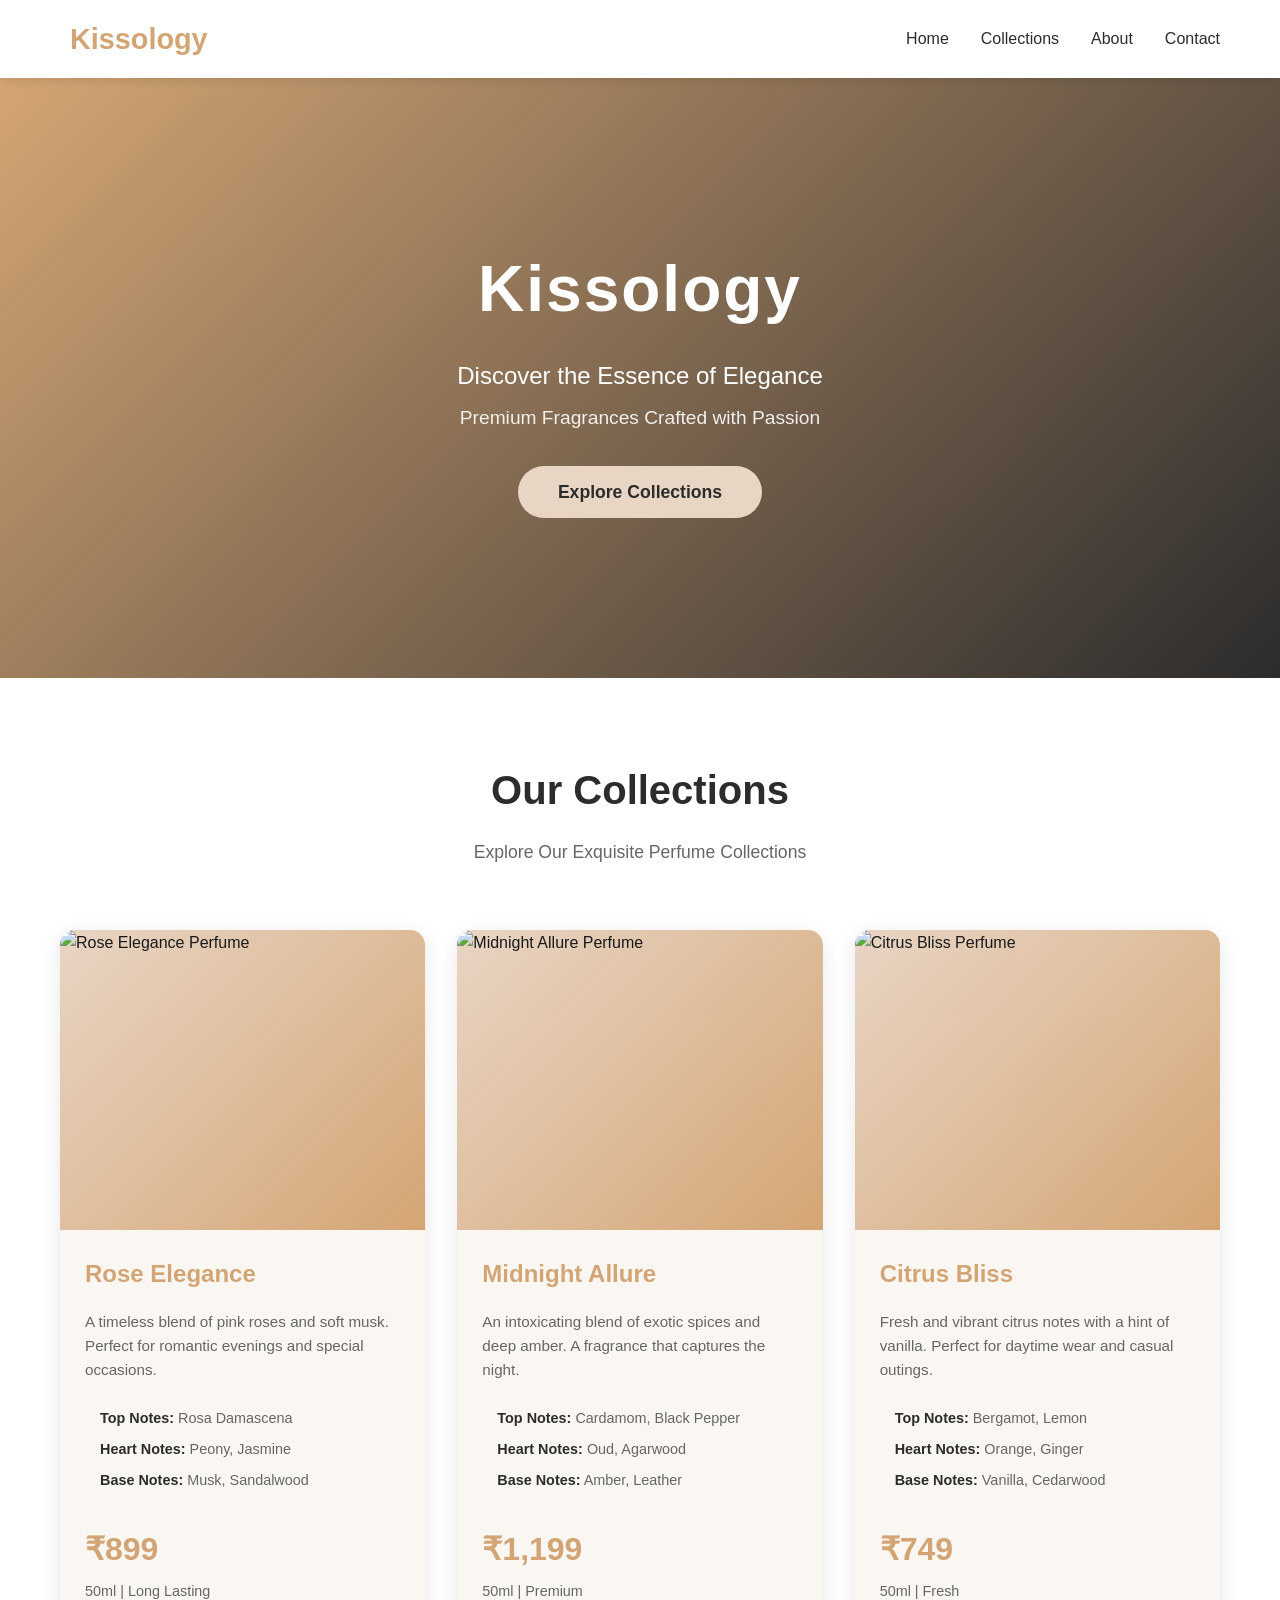
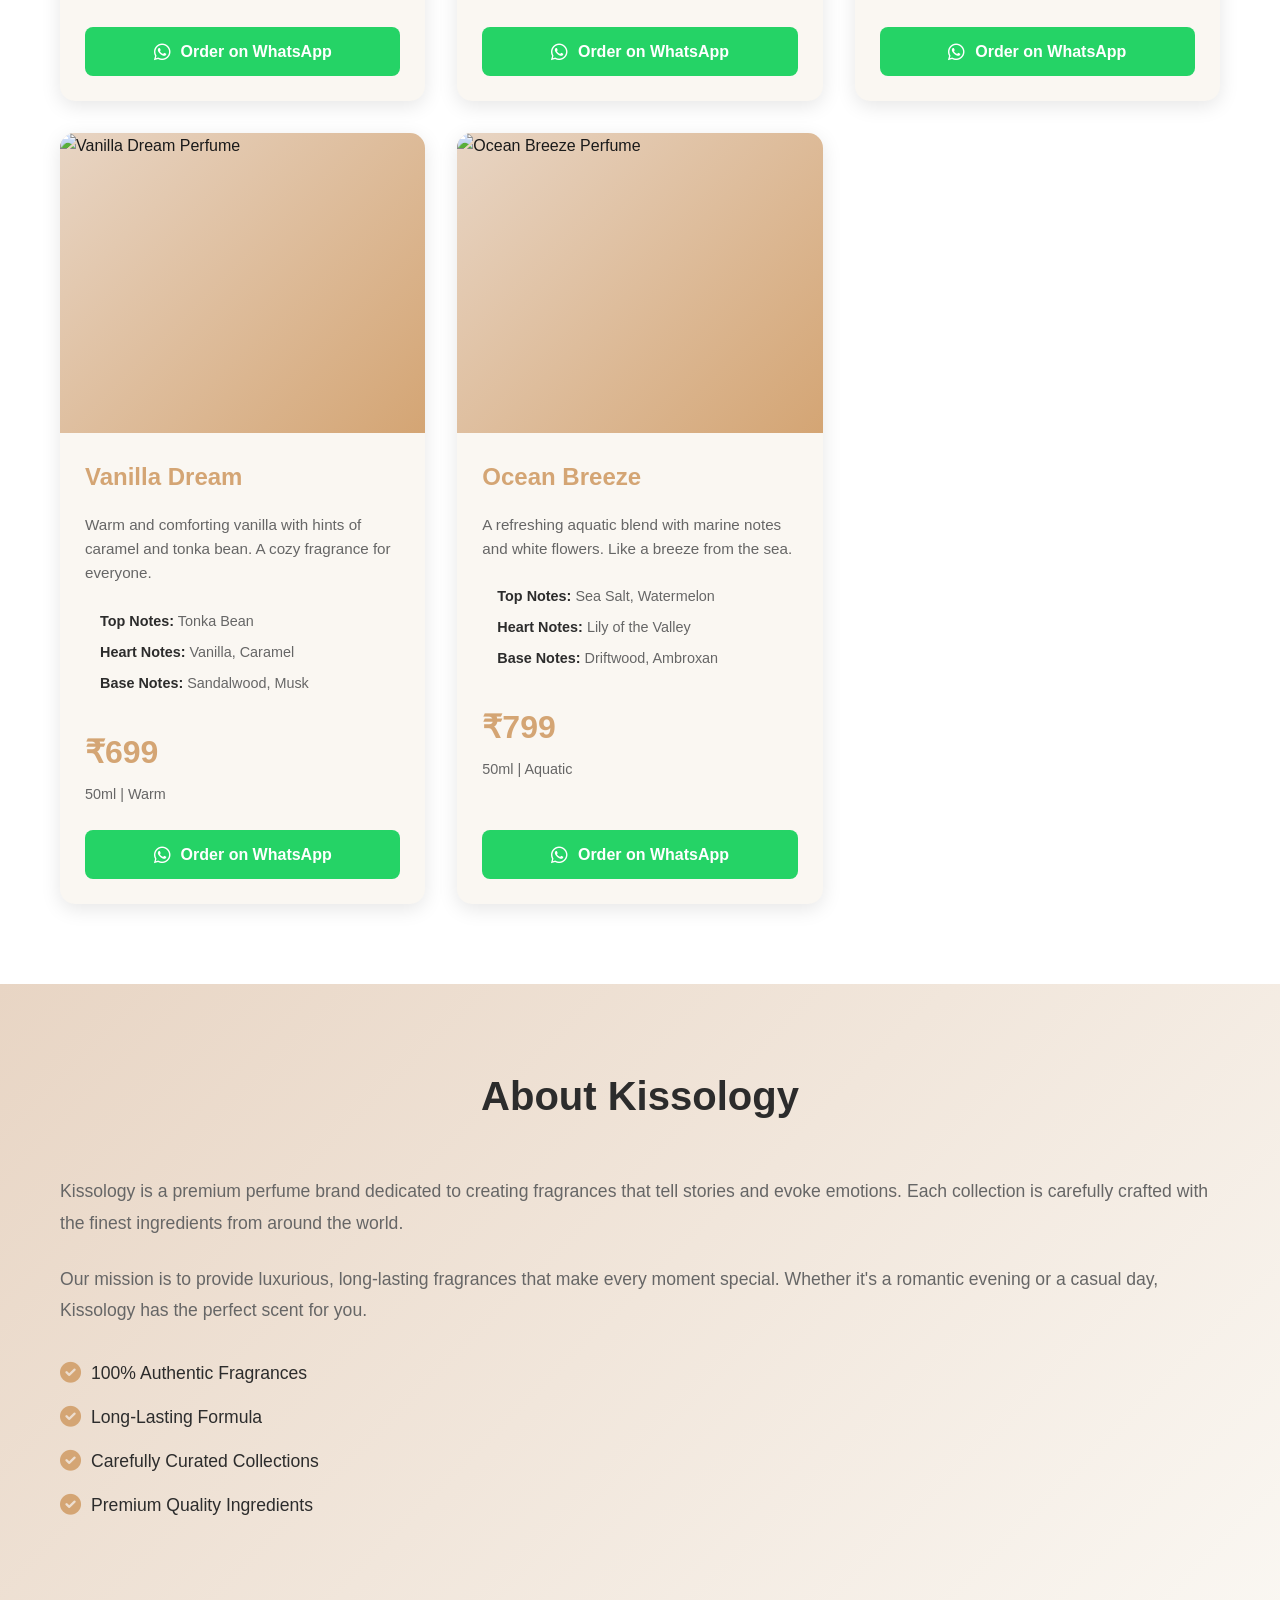
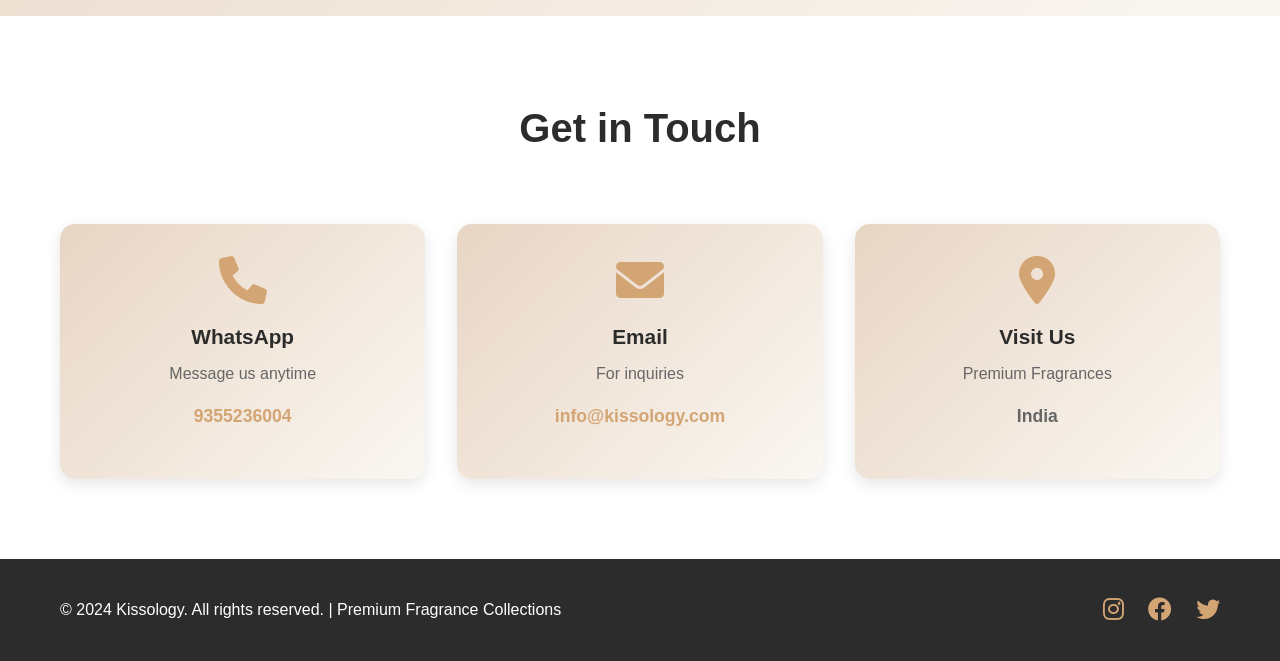
==== index.html @ 326eda12 "Add files via upload" ====
<!DOCTYPE html>
<html lang="en">
<head>
    <meta charset="UTF-8">
    <meta name="viewport" content="width=device-width, initial-scale=1.0">
    <title>Kissology - Premium Perfume Collections</title>
    <link rel="stylesheet" href="styles.css">
    <link rel="stylesheet" href="https://cdnjs.cloudflare.com/ajax/libs/font-awesome/6.0.0/css/all.min.css">
</head>
<body>
    <!-- Navigation Bar -->
    <nav class="navbar">
        <div class="container">
            <div class="logo">
                <i class="fas fa-bottle-droplet"></i>
                <span>Kissology</span>
            </div>
            <ul class="nav-links">
                <li><a href="#home">Home</a></li>
                <li><a href="#collections">Collections</a></li>
                <li><a href="#about">About</a></li>
                <li><a href="#contact">Contact</a></li>
            </ul>
            <div class="hamburger">
                <span></span>
                <span></span>
                <span></span>
            </div>
        </div>
    </nav>

    <!-- Hero Section -->
    <section id="home" class="hero">
        <div class="hero-content">
            <h1>Kissology</h1>
            <p>Discover the Essence of Elegance</p>
            <p class="tagline">Premium Fragrances Crafted with Passion</p>
            <a href="#collections" class="cta-button">Explore Collections</a>
        </div>
    </section>

    <!-- Collections Section -->
    <section id="collections" class="collections">
        <div class="container">
            <h2>Our Collections</h2>
            <p class="section-subtitle">Explore Our Exquisite Perfume Collections</p>

            <div class="collections-grid">
                <!-- Collection 1: Rose Elegance -->
                <div class="collection-card">
                    <div class="image-placeholder">
                        <img src="https://images.unsplash.com/photo-1541961017774-22f1b2169fbb?w=500&h=600&fit=crop" alt="Rose Elegance Perfume">
                    </div>
                    <div class="card-content">
                        <h3>Rose Elegance</h3>
                        <p class="description">A timeless blend of pink roses and soft musk. Perfect for romantic evenings and special occasions.</p>
                        <ul class="notes">
                            <li><strong>Top Notes:</strong> Rosa Damascena</li>
                            <li><strong>Heart Notes:</strong> Peony, Jasmine</li>
                            <li><strong>Base Notes:</strong> Musk, Sandalwood</li>
                        </ul>
                        <div class="price-section">
                            <p class="price">₹899</p>
                            <p class="volume">50ml | Long Lasting</p>
                        </div>
                        <a href="https://wa.me/919355236004?text=Hi%20Kissology,%20I'm%20interested%20in%20Rose%20Elegance%20-%20₹899" class="whatsapp-btn" target="_blank">
                            <i class="fab fa-whatsapp"></i> Order on WhatsApp
                        </a>
                    </div>
                </div>

                <!-- Collection 2: Midnight Allure -->
                <div class="collection-card">
                    <div class="image-placeholder">
                        <img src="https://images.unsplash.com/photo-1592078615290-033ee584e267?w=500&h=600&fit=crop" alt="Midnight Allure Perfume">
                    </div>
                    <div class="card-content">
                        <h3>Midnight Allure</h3>
                        <p class="description">An intoxicating blend of exotic spices and deep amber. A fragrance that captures the night.</p>
                        <ul class="notes">
                            <li><strong>Top Notes:</strong> Cardamom, Black Pepper</li>
                            <li><strong>Heart Notes:</strong> Oud, Agarwood</li>
                            <li><strong>Base Notes:</strong> Amber, Leather</li>
                        </ul>
                        <div class="price-section">
                            <p class="price">₹1,199</p>
                            <p class="volume">50ml | Premium</p>
                        </div>
                        <a href="https://wa.me/919355236004?text=Hi%20Kissology,%20I'm%20interested%20in%20Midnight%20Allure%20-%20₹1,199" class="whatsapp-btn" target="_blank">
                            <i class="fab fa-whatsapp"></i> Order on WhatsApp
                        </a>
                    </div>
                </div>

                <!-- Collection 3: Citrus Bliss -->
                <div class="collection-card">
                    <div class="image-placeholder">
                        <img src="https://images.unsplash.com/photo-1581087657382-8b92cbf81e55?w=500&h=600&fit=crop" alt="Citrus Bliss Perfume">
                    </div>
                    <div class="card-content">
                        <h3>Citrus Bliss</h3>
                        <p class="description">Fresh and vibrant citrus notes with a hint of vanilla. Perfect for daytime wear and casual outings.</p>
                        <ul class="notes">
                            <li><strong>Top Notes:</strong> Bergamot, Lemon</li>
                            <li><strong>Heart Notes:</strong> Orange, Ginger</li>
                            <li><strong>Base Notes:</strong> Vanilla, Cedarwood</li>
                        </ul>
                        <div class="price-section">
                            <p class="price">₹749</p>
                            <p class="volume">50ml | Fresh</p>
                        </div>
                        <a href="https://wa.me/919355236004?text=Hi%20Kissology,%20I'm%20interested%20in%20Citrus%20Bliss%20-%20₹749" class="whatsapp-btn" target="_blank">
                            <i class="fab fa-whatsapp"></i> Order on WhatsApp
                        </a>
                    </div>
                </div>

                <!-- Collection 4: Vanilla Dream -->
                <div class="collection-card">
                    <div class="image-placeholder">
                        <img src="https://images.unsplash.com/photo-1584622181404-fa4515edd474?w=500&h=600&fit=crop" alt="Vanilla Dream Perfume">
                    </div>
                    <div class="card-content">
                        <h3>Vanilla Dream</h3>
                        <p class="description">Warm and comforting vanilla with hints of caramel and tonka bean. A cozy fragrance for everyone.</p>
                        <ul class="notes">
                            <li><strong>Top Notes:</strong> Tonka Bean</li>
                            <li><strong>Heart Notes:</strong> Vanilla, Caramel</li>
                            <li><strong>Base Notes:</strong> Sandalwood, Musk</li>
                        </ul>
                        <div class="price-section">
                            <p class="price">₹699</p>
                            <p class="volume">50ml | Warm</p>
                        </div>
                        <a href="https://wa.me/919355236004?text=Hi%20Kissology,%20I'm%20interested%20in%20Vanilla%20Dream%20-%20₹699" class="whatsapp-btn" target="_blank">
                            <i class="fab fa-whatsapp"></i> Order on WhatsApp
                        </a>
                    </div>
                </div>

                <!-- Collection 5: Ocean Breeze -->
                <div class="collection-card">
                    <div class="image-placeholder">
                        <img src="https://images.unsplash.com/photo-1596736797933-d0501ba2fe65?w=500&h=600&fit=crop" alt="Ocean Breeze Perfume">
                    </div>
                    <div class="card-content">
                        <h3>Ocean Breeze</h3>
                        <p class="description">A refreshing aquatic blend with marine notes and white flowers. Like a breeze from the sea.</p>
                        <ul class="notes">
                            <li><strong>Top Notes:</strong> Sea Salt, Watermelon</li>
                            <li><strong>Heart Notes:</strong> Lily of the Valley</li>
                            <li><strong>Base Notes:</strong> Driftwood, Ambroxan</li>
                        </ul>
                        <div class="price-section">
                            <p class="price">₹799</p>
                            <p class="volume">50ml | Aquatic</p>
                        </div>
                        <a href="https://wa.me/919355236004?text=Hi%20Kissology,%20I'm%20interested%20in%20Ocean%20Breeze%20-%20₹799" class="whatsapp-btn" target="_blank">
                            <i class="fab fa-whatsapp"></i> Order on WhatsApp
                        </a>
                    </div>
                </div>
            </div>
        </div>
    </section>

    <!-- About Section -->
    <section id="about" class="about">
        <div class="container">
            <h2>About Kissology</h2>
            <div class="about-content">
                <div class="about-text">
                    <p>Kissology is a premium perfume brand dedicated to creating fragrances that tell stories and evoke emotions. Each collection is carefully crafted with the finest ingredients from around the world.</p>
                    <p>Our mission is to provide luxurious, long-lasting fragrances that make every moment special. Whether it's a romantic evening or a casual day, Kissology has the perfect scent for you.</p>
                    <ul class="features">
                        <li><i class="fas fa-check-circle"></i> 100% Authentic Fragrances</li>
                        <li><i class="fas fa-check-circle"></i> Long-Lasting Formula</li>
                        <li><i class="fas fa-check-circle"></i> Carefully Curated Collections</li>
                        <li><i class="fas fa-check-circle"></i> Premium Quality Ingredients</li>
                    </ul>
                </div>
            </div>
        </div>
    </section>

    <!-- Contact Section -->
    <section id="contact" class="contact">
        <div class="container">
            <h2>Get in Touch</h2>
            <div class="contact-content">
                <div class="contact-card">
                    <i class="fas fa-phone"></i>
                    <h3>WhatsApp</h3>
                    <p>Message us anytime</p>
                    <a href="https://wa.me/919355236004" target="_blank" class="contact-link">9355236004</a>
                </div>
                <div class="contact-card">
                    <i class="fas fa-envelope"></i>
                    <h3>Email</h3>
                    <p>For inquiries</p>
                    <a href="mailto:info@kissology.com" class="contact-link">info@kissology.com</a>
                </div>
                <div class="contact-card">
                    <i class="fas fa-map-marker-alt"></i>
                    <h3>Visit Us</h3>
                    <p>Premium Fragrances</p>
                    <p class="contact-link">India</p>
                </div>
            </div>
        </div>
    </section>

    <!-- Footer -->
    <footer class="footer">
        <div class="container">
            <p>&copy; 2024 Kissology. All rights reserved. | Premium Fragrance Collections</p>
            <div class="social-links">
                <a href="#" target="_blank"><i class="fab fa-instagram"></i></a>
                <a href="#" target="_blank"><i class="fab fa-facebook"></i></a>
                <a href="#" target="_blank"><i class="fab fa-twitter"></i></a>
            </div>
        </div>
    </footer>

    <script src="script.js"></script>
</body>
</html>
---- styles.css ----
* {
    margin: 0;
    padding: 0;
    box-sizing: border-box;
}

:root {
    --primary-color: #D4A574;
    --secondary-color: #2C2C2C;
    --accent-color: #E8D5C4;
    --light-bg: #FAF7F2;
    --text-dark: #1a1a1a;
    --text-light: #666;
    --white: #FFFFFF;
}

body {
    font-family: 'Segoe UI', Tahoma, Geneva, Verdana, sans-serif;
    line-height: 1.6;
    color: var(--text-dark);
    background-color: var(--light-bg);
}

.container {
    max-width: 1200px;
    margin: 0 auto;
    padding: 0 20px;
}

/* Navigation Bar */
.navbar {
    background-color: var(--white);
    box-shadow: 0 2px 10px rgba(0, 0, 0, 0.1);
    position: sticky;
    top: 0;
    z-index: 100;
}

.navbar .container {
    display: flex;
    justify-content: space-between;
    align-items: center;
    padding: 1rem 20px;
}

.logo {
    display: flex;
    align-items: center;
    gap: 10px;
    font-size: 1.8rem;
    font-weight: bold;
    color: var(--primary-color);
}

.logo i {
    font-size: 2rem;
}

.nav-links {
    display: flex;
    list-style: none;
    gap: 2rem;
}

.nav-links a {
    text-decoration: none;
    color: var(--secondary-color);
    font-weight: 500;
    transition: color 0.3s ease;
}

.nav-links a:hover {
    color: var(--primary-color);
}

.hamburger {
    display: none;
    flex-direction: column;
    cursor: pointer;
}

.hamburger span {
    width: 25px;
    height: 3px;
    background-color: var(--secondary-color);
    margin: 5px 0;
    transition: all 0.3s ease;
}

/* Hero Section */
.hero {
    background: linear-gradient(135deg, var(--primary-color) 0%, var(--secondary-color) 100%);
    color: var(--white);
    padding: 120px 20px;
    text-align: center;
    min-height: 600px;
    display: flex;
    align-items: center;
    justify-content: center;
}

.hero-content h1 {
    font-size: 4rem;
    margin-bottom: 1rem;
    font-weight: 700;
    letter-spacing: 2px;
}

.hero-content p {
    font-size: 1.5rem;
    margin-bottom: 0.5rem;
    font-weight: 300;
}

.hero-content .tagline {
    font-size: 1.2rem;
    margin-bottom: 2rem;
    opacity: 0.9;
}

.cta-button {
    display: inline-block;
    padding: 12px 40px;
    background-color: var(--accent-color);
    color: var(--secondary-color);
    text-decoration: none;
    border-radius: 50px;
    font-weight: 600;
    transition: all 0.3s ease;
    font-size: 1.1rem;
}

.cta-button:hover {
    background-color: var(--white);
    transform: translateY(-3px);
    box-shadow: 0 10px 30px rgba(0, 0, 0, 0.2);
}

/* Collections Section */
.collections {
    padding: 80px 20px;
    background-color: var(--white);
}

.collections h2 {
    text-align: center;
    font-size: 2.5rem;
    margin-bottom: 1rem;
    color: var(--secondary-color);
}

.section-subtitle {
    text-align: center;
    color: var(--text-light);
    margin-bottom: 4rem;
    font-size: 1.1rem;
}

.collections-grid {
    display: grid;
    grid-template-columns: repeat(auto-fit, minmax(300px, 1fr));
    gap: 2rem;
    margin-top: 3rem;
}

.collection-card {
    background: var(--light-bg);
    border-radius: 15px;
    overflow: hidden;
    box-shadow: 0 5px 20px rgba(0, 0, 0, 0.1);
    transition: all 0.3s ease;
    display: flex;
    flex-direction: column;
}

.collection-card:hover {
    transform: translateY(-10px);
    box-shadow: 0 15px 40px rgba(0, 0, 0, 0.15);
}

.image-placeholder {
    width: 100%;
    height: 300px;
    overflow: hidden;
    background: linear-gradient(135deg, var(--accent-color), var(--primary-color));
}

.image-placeholder img {
    width: 100%;
    height: 100%;
    object-fit: cover;
    transition: transform 0.3s ease;
}

.collection-card:hover .image-placeholder img {
    transform: scale(1.05);
}

.card-content {
    padding: 25px;
    flex-grow: 1;
    display: flex;
    flex-direction: column;
}

.card-content h3 {
    color: var(--primary-color);
    font-size: 1.5rem;
    margin-bottom: 1rem;
}

.description {
    color: var(--text-light);
    margin-bottom: 1.5rem;
    font-size: 0.95rem;
    line-height: 1.6;
}

.notes {
    list-style: none;
    margin-bottom: 1.5rem;
    font-size: 0.9rem;
}

.notes li {
    color: var(--text-light);
    margin-bottom: 0.5rem;
    padding-left: 15px;
}

.notes li strong {
    color: var(--secondary-color);
}

.price-section {
    margin-bottom: 1.5rem;
}

.price {
    font-size: 2rem;
    color: var(--primary-color);
    font-weight: 700;
    margin-bottom: 0.3rem;
}

.volume {
    color: var(--text-light);
    font-size: 0.9rem;
}

.whatsapp-btn {
    display: flex;
    align-items: center;
    justify-content: center;
    gap: 10px;
    padding: 12px 20px;
    background-color: #25D366;
    color: var(--white);
    text-decoration: none;
    border-radius: 8px;
    font-weight: 600;
    transition: all 0.3s ease;
    border: none;
    cursor: pointer;
    font-size: 1rem;
    margin-top: auto;
}

.whatsapp-btn:hover {
    background-color: #1FAF55;
    transform: translateY(-2px);
    box-shadow: 0 5px 15px rgba(37, 211, 102, 0.3);
}

.whatsapp-btn i {
    font-size: 1.2rem;
}

/* About Section */
.about {
    padding: 80px 20px;
    background: linear-gradient(135deg, var(--accent-color) 0%, var(--light-bg) 100%);
}

.about h2 {
    text-align: center;
    font-size: 2.5rem;
    margin-bottom: 3rem;
    color: var(--secondary-color);
}

.about-content {
    display: grid;
    grid-template-columns: 1fr;
    gap: 3rem;
    align-items: center;
}

.about-text p {
    color: var(--text-light);
    margin-bottom: 1.5rem;
    font-size: 1.1rem;
    line-height: 1.8;
}

.features {
    list-style: none;
    margin-top: 2rem;
}

.features li {
    color: var(--secondary-color);
    margin-bottom: 1rem;
    font-size: 1.1rem;
    display: flex;
    align-items: center;
    gap: 10px;
}

.features i {
    color: var(--primary-color);
    font-size: 1.3rem;
}

/* Contact Section */
.contact {
    padding: 80px 20px;
    background-color: var(--white);
}

.contact h2 {
    text-align: center;
    font-size: 2.5rem;
    margin-bottom: 4rem;
    color: var(--secondary-color);
}

.contact-content {
    display: grid;
    grid-template-columns: repeat(auto-fit, minmax(250px, 1fr));
    gap: 2rem;
}

.contact-card {
    background: linear-gradient(135deg, var(--accent-color) 0%, var(--light-bg) 100%);
    padding: 2rem;
    border-radius: 15px;
    text-align: center;
    box-shadow: 0 5px 15px rgba(0, 0, 0, 0.1);
    transition: all 0.3s ease;
}

.contact-card:hover {
    transform: translateY(-5px);
    box-shadow: 0 10px 30px rgba(0, 0, 0, 0.15);
}

.contact-card i {
    font-size: 3rem;
    color: var(--primary-color);
    margin-bottom: 1rem;
}

.contact-card h3 {
    color: var(--secondary-color);
    margin-bottom: 0.5rem;
    font-size: 1.3rem;
}

.contact-card p {
    color: var(--text-light);
    margin-bottom: 1rem;
}

.contact-link {
    color: var(--primary-color);
    text-decoration: none;
    font-weight: 600;
    font-size: 1.1rem;
    transition: color 0.3s ease;
}

.contact-link:hover {
    color: var(--secondary-color);
    text-decoration: underline;
}

/* Footer */
.footer {
    background-color: var(--secondary-color);
    color: var(--white);
    text-align: center;
    padding: 2rem 20px;
}

.footer .container {
    display: flex;
    justify-content: space-between;
    align-items: center;
    flex-wrap: wrap;
    gap: 1rem;
}

.social-links {
    display: flex;
    gap: 1.5rem;
    justify-content: center;
}

.social-links a {
    color: var(--primary-color);
    font-size: 1.5rem;
    transition: all 0.3s ease;
}

.social-links a:hover {
    color: var(--white);
    transform: scale(1.2);
}

/* Responsive Design */
@media (max-width: 768px) {
    .hamburger {
        display: flex;
    }

    .nav-links {
        display: none;
    }

    .hero-content h1 {
        font-size: 2.5rem;
    }

    .hero-content p {
        font-size: 1.2rem;
    }

    .collections-grid {
        grid-template-columns: 1fr;
    }

    .collections h2,
    .about h2,
    .contact h2 {
        font-size: 1.8rem;
    }

    .footer .container {
        flex-direction: column;
    }
}

@media (max-width: 480px) {
    .hero-content h1 {
        font-size: 1.8rem;
    }

    .hero-content p {
        font-size: 1rem;
    }

    .card-content h3 {
        font-size: 1.2rem;
    }

    .price {
        font-size: 1.5rem;
    }
}
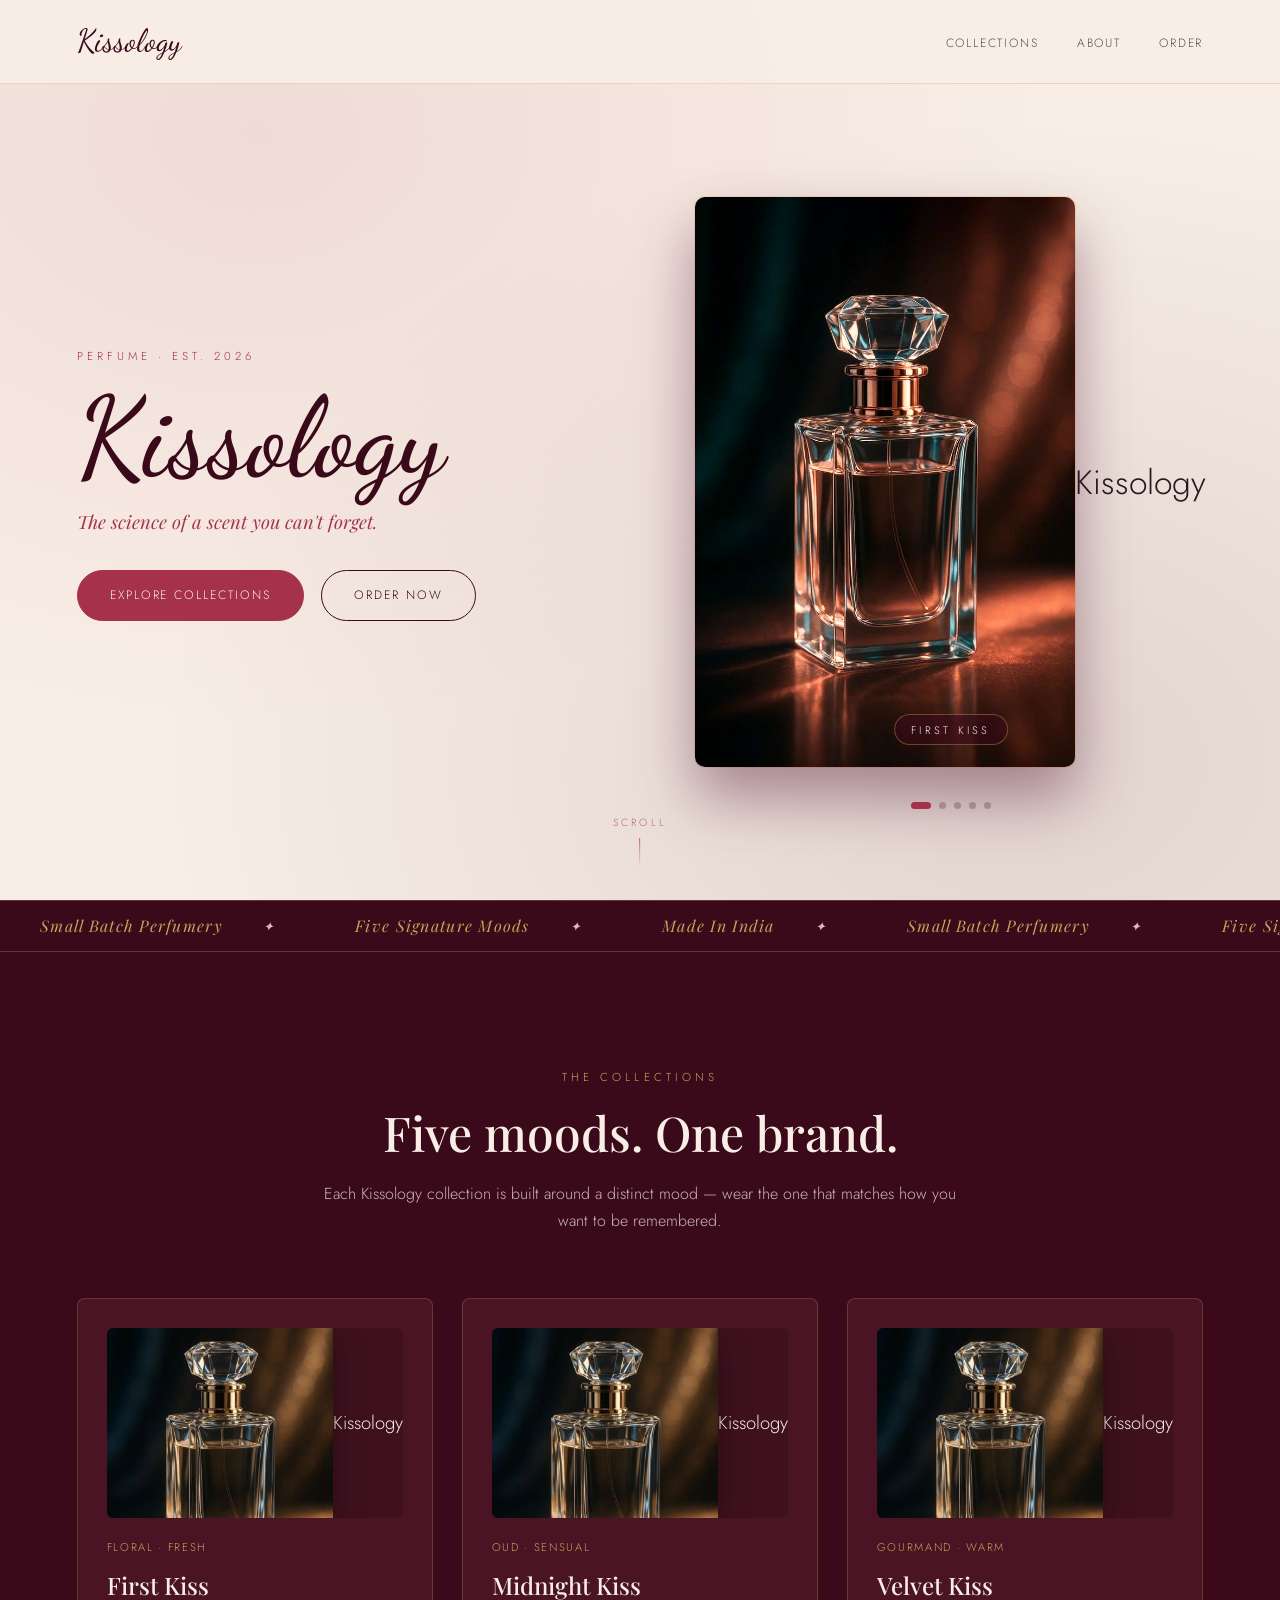
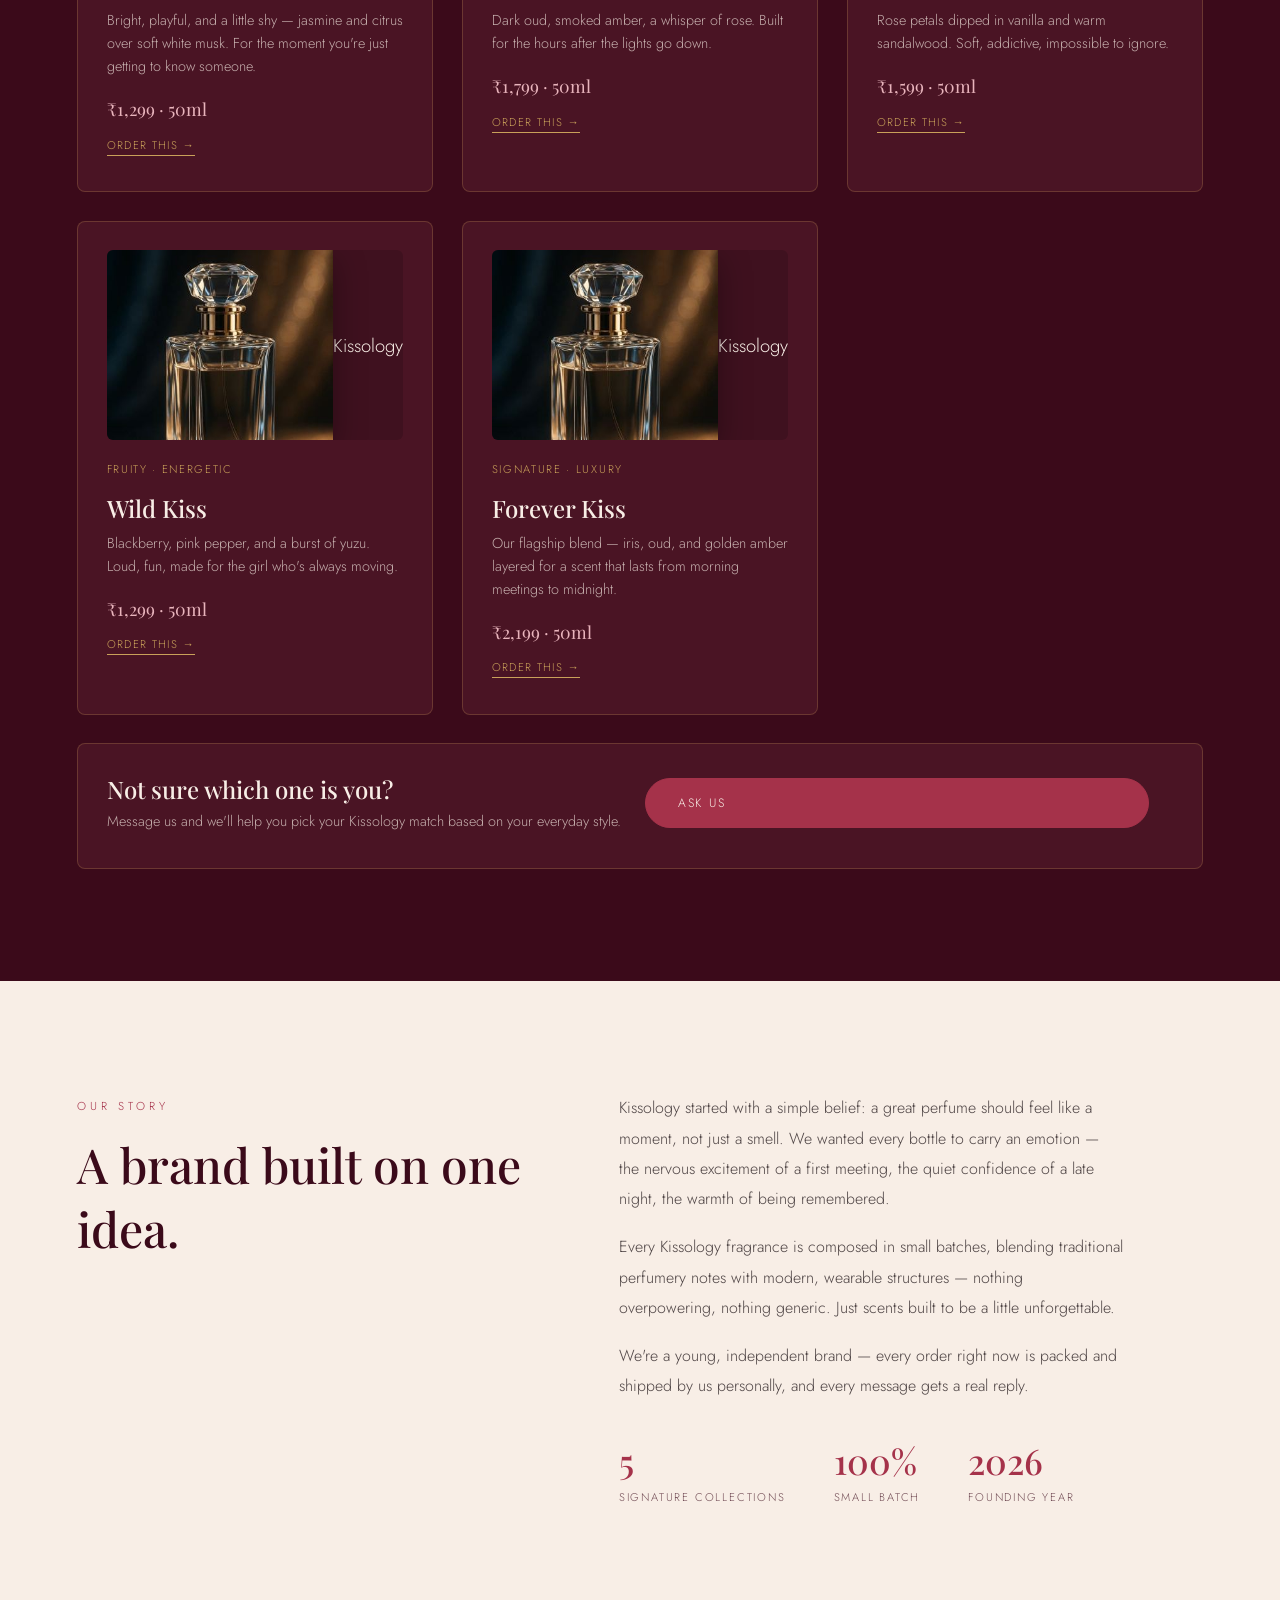
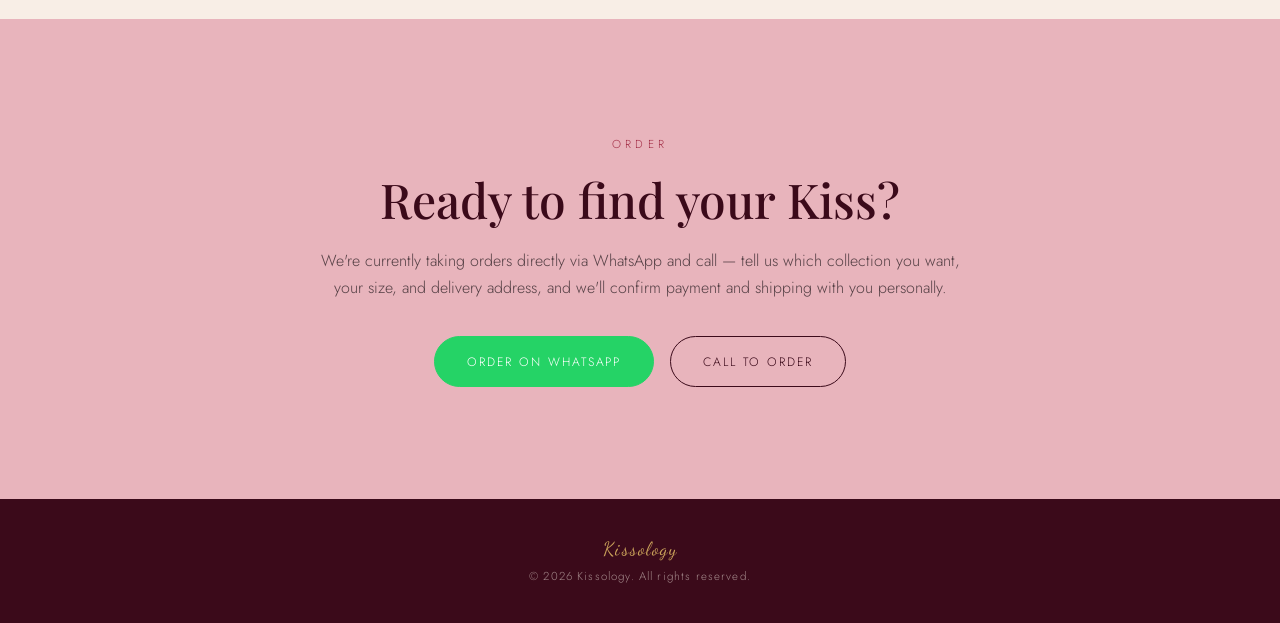
==== commit 4629cb8a: "Add files via upload" ====
--- a/index.html
+++ b/index.html
@@ -1,227 +1,378 @@
 <!DOCTYPE html>
 <html lang="en">
 <head>
-    <meta charset="UTF-8">
-    <meta name="viewport" content="width=device-width, initial-scale=1.0">
-    <title>Kissology - Premium Perfume Collections</title>
-    <link rel="stylesheet" href="styles.css">
-    <link rel="stylesheet" href="https://cdnjs.cloudflare.com/ajax/libs/font-awesome/6.0.0/css/all.min.css">
+<meta charset="UTF-8">
+<meta name="viewport" content="width=device-width, initial-scale=1.0">
+<title>Kissology — Perfume by Kissology</title>
+<link rel="preconnect" href="https://fonts.googleapis.com">
+<link rel="preconnect" href="https://fonts.gstatic.com" crossorigin>
+<link href="https://fonts.googleapis.com/css2?family=Playfair+Display:ital,wght@0,400;0,500;0,600;1,500&family=Dancing+Script:wght@600;700&family=Jost:wght@300;400;500&display=swap" rel="stylesheet">
+<style>
+  :root{
+    --wine: #3B0A1A;
+    --wine-soft: #4A1424;
+    --crimson: #A5324A;
+    --blush: #E8B4BC;
+    --cream: #F8EEE6;
+    --charcoal: #241A1D;
+    --gold: #C9A15A;
+    --line: rgba(201,161,90,0.3);
+  }
+  *{margin:0;padding:0;box-sizing:border-box;}
+  html{scroll-behavior:smooth;}
+  body{background:var(--cream);color:var(--charcoal);font-family:'Jost',sans-serif;font-weight:300;overflow-x:hidden;}
+  h1,h2,h3,.serif{font-family:'Playfair Display',serif;font-weight:500;}
+  .script{font-family:'Dancing Script',cursive;}
+  a{color:inherit;text-decoration:none;}
+  .eyebrow{font-size:0.72rem;letter-spacing:0.35em;text-transform:uppercase;color:var(--crimson);display:inline-block;}
+
+  /* NAV */
+  nav{position:fixed;top:0;left:0;right:0;z-index:100;display:flex;justify-content:space-between;align-items:center;
+      padding:1.4rem 6vw;background:rgba(248,238,230,0.92);backdrop-filter:blur(6px);border-bottom:1px solid var(--line);}
+  nav .brand{font-family:'Dancing Script',cursive;font-size:2rem;color:var(--wine);}
+  nav ul{display:flex;gap:2.4rem;list-style:none;}
+  nav ul li a{font-size:0.75rem;letter-spacing:0.15em;text-transform:uppercase;color:var(--charcoal);opacity:0.75;
+              padding-bottom:4px;border-bottom:1px solid transparent;transition:all 0.3s ease;}
+  nav ul li a:hover{opacity:1;color:var(--crimson);border-color:var(--crimson);}
+  .nav-toggle{display:none;background:none;border:none;color:var(--wine);font-size:1.4rem;cursor:pointer;}
+  @media (max-width:780px){
+    nav ul{position:fixed;top:0;right:-100%;height:100vh;width:70%;background:var(--cream);flex-direction:column;
+           justify-content:center;align-items:flex-start;padding:2rem 2.5rem;gap:2rem;transition:right 0.4s ease;
+           box-shadow:-10px 0 30px rgba(0,0,0,0.15);}
+    nav ul.open{right:0;}
+    .nav-toggle{display:block;}
+  }
+
+  /* HERO */
+  .hero{position:relative;min-height:100vh;display:flex;align-items:center;justify-content:center;padding:8rem 6vw 4rem;
+        background:radial-gradient(ellipse at 20% 15%, rgba(165,50,74,0.10), transparent 55%),
+                   radial-gradient(ellipse at 80% 85%, rgba(59,10,26,0.12), transparent 60%), var(--cream);}
+  .hero-inner{display:grid;grid-template-columns:1.05fr 0.95fr;gap:4rem;align-items:center;max-width:1180px;width:100%;}
+  .hero-text .eyebrow{margin-bottom:1.3rem;}
+  .hero-text h1{font-family:'Dancing Script',cursive;font-size:clamp(3.6rem,9vw,7rem);line-height:0.95;color:var(--wine);margin-bottom:1rem;}
+  .hero-text p.tagline{font-size:1.15rem;font-style:italic;font-family:'Playfair Display',serif;color:var(--crimson);
+                        max-width:32ch;margin-bottom:2.2rem;line-height:1.5;}
+  .cta-row{display:flex;gap:1.1rem;flex-wrap:wrap;}
+  .btn{padding:0.95rem 2rem;font-size:0.76rem;letter-spacing:0.16em;text-transform:uppercase;border-radius:30px;
+       cursor:pointer;transition:all 0.35s ease;display:inline-block;}
+  .btn-primary{background:var(--crimson);color:var(--cream);border:1px solid var(--crimson);}
+  .btn-primary:hover{background:var(--wine);border-color:var(--wine);transform:translateY(-2px);}
+  .btn-ghost{border:1px solid var(--wine);color:var(--wine);}
+  .btn-ghost:hover{background:var(--wine);color:var(--cream);}
+
+  .kiss-wrap{position:relative;width:100%;max-width:380px;aspect-ratio:2/3;margin:0 auto;}
+  .slide{position:absolute;inset:0;opacity:0;transition:opacity 1.4s ease;display:flex;align-items:center;justify-content:center;}
+  .slide.active{opacity:1;}
+  .slide img{width:100%;height:100%;object-fit:cover;border-radius:10px;
+             box-shadow:0 30px 60px rgba(59,10,26,0.4), 0 0 0 1px rgba(201,161,90,0.25);}
+  .slide-01 img{filter:hue-rotate(340deg) saturate(1.3) brightness(1.02) contrast(1.05);}
+  .slide-02 img{filter:hue-rotate(0deg) saturate(1.6) brightness(0.55) contrast(1.25);}
+  .slide-03 img{filter:hue-rotate(300deg) saturate(1.5) brightness(0.85) contrast(1.1);}
+  .slide-04 img{filter:hue-rotate(260deg) saturate(1.8) brightness(0.8) contrast(1.15);}
+  .slide-05 img{filter:hue-rotate(35deg) saturate(1.4) brightness(1.05) contrast(1.05);}
+  .slide .bottle-label{font-size:2.1rem;top:54%;}
+  .slide .coll-name{position:absolute;bottom:22px;left:50%;transform:translateX(-50%);
+             font-size:0.68rem;letter-spacing:0.3em;text-transform:uppercase;color:var(--cream);
+             background:rgba(59,10,26,0.55);padding:0.4rem 1rem;border-radius:20px;
+             border:1px solid rgba(201,161,90,0.4);white-space:nowrap;}
+  .slide-dots{position:absolute;bottom:-2.6rem;left:50%;transform:translateX(-50%);display:flex;gap:0.5rem;}
+  .slide-dots span{width:7px;height:7px;border-radius:50%;background:rgba(59,10,26,0.25);cursor:pointer;transition:all 0.3s ease;}
+  .slide-dots span.active{background:var(--crimson);width:20px;border-radius:4px;}
+  .sparkle{position:absolute;pointer-events:none;opacity:0.7;animation:twinkle 3s ease-in-out infinite;}
+  @keyframes twinkle{0%,100%{opacity:0.2;transform:scale(0.8);}50%{opacity:0.9;transform:scale(1.15);}}
+
+  /* MARQUEE */
+  .marquee-strip{background:var(--wine);border-top:1px solid var(--line);border-bottom:1px solid var(--line);
+                  overflow:hidden;padding:0.9rem 0;}
+  .marquee-track{display:flex;white-space:nowrap;animation:scrollMarquee 26s linear infinite;width:max-content;}
+  .marquee-track span{font-family:'Playfair Display',serif;font-style:italic;font-size:1rem;color:var(--gold);
+                       letter-spacing:0.08em;padding:0 2.5rem;display:inline-flex;align-items:center;gap:2.5rem;}
+  .marquee-track span::after{content:'✦';color:var(--blush);font-size:0.8rem;}
+  @keyframes scrollMarquee{from{transform:translateX(0);}to{transform:translateX(-50%);}}
+  .coll-card .product-shot{position:relative;}
+  .coll-card .bottle-label{font-size:1.15rem;top:56%;}
+  .float{animation:floaty 5s ease-in-out infinite;}
+  @keyframes floaty{0%,100%{transform:translateY(0);}50%{transform:translateY(-14px);}}
+
+  .scroll-cue{position:absolute;bottom:2rem;left:50%;transform:translateX(-50%);font-size:0.65rem;
+              letter-spacing:0.3em;text-transform:uppercase;color:var(--crimson);opacity:0.7;
+              display:flex;flex-direction:column;align-items:center;gap:0.5rem;}
+  .scroll-cue .line{width:1px;height:30px;background:linear-gradient(var(--crimson),transparent);animation:pulse 2s ease-in-out infinite;}
+  @keyframes pulse{0%,100%{opacity:0.3;}50%{opacity:1;}}
+
+  section{padding:7rem 6vw;position:relative;}
+  .section-inner{max-width:1180px;margin:0 auto;}
+  .reveal{opacity:0;transform:translateY(26px);transition:opacity 0.8s ease, transform 0.8s ease;}
+  .reveal.in{opacity:1;transform:translateY(0);}
+
+  /* COLLECTIONS */
+  #collections{background:var(--wine);color:var(--cream);}
+  #collections .section-head{text-align:center;max-width:640px;margin:0 auto 4rem;}
+  #collections .section-head .eyebrow{color:var(--gold);}
+  #collections .section-head h2{font-size:clamp(2.2rem,4vw,3rem);margin-top:0.8rem;margin-bottom:1rem;color:var(--cream);}
+  #collections .section-head p{color:rgba(248,238,230,0.75);line-height:1.7;}
+
+  .coll-grid{display:grid;grid-template-columns:repeat(3,1fr);gap:1.8rem;}
+  .coll-card{background:var(--wine-soft);border:1px solid rgba(201,161,90,0.25);border-radius:8px;
+             padding:1.8rem 1.8rem 2.2rem;transition:transform 0.4s ease, border-color 0.4s ease;}
+  .coll-card:hover{transform:translateY(-8px);border-color:var(--gold);}
+  .coll-card .product-shot{width:100%;height:190px;overflow:hidden;display:flex;align-items:center;justify-content:center;
+             margin-bottom:1.3rem;border-radius:6px;background:rgba(0,0,0,0.15);}
+  .coll-card .product-shot img{width:100%;height:100%;object-fit:cover;object-position:center 30%;
+             filter:drop-shadow(0 10px 16px rgba(0,0,0,0.35));}
+  .tint-01 img{filter:hue-rotate(340deg) saturate(1.3) brightness(1.02) contrast(1.05);}
+  .tint-02 img{filter:hue-rotate(0deg) saturate(1.6) brightness(0.55) contrast(1.25);}
+  .tint-03 img{filter:hue-rotate(300deg) saturate(1.5) brightness(0.85) contrast(1.1);}
+  .tint-04 img{filter:hue-rotate(260deg) saturate(1.8) brightness(0.8) contrast(1.15);}
+  .tint-05 img{filter:hue-rotate(35deg) saturate(1.4) brightness(1.05) contrast(1.05);}
+  .coll-card .mark{width:44px;height:44px;margin-bottom:1.2rem;display:none;}
+  .coll-card h3{font-size:1.5rem;color:var(--cream);margin-bottom:0.5rem;}
+  .coll-card .fam{font-size:0.7rem;letter-spacing:0.15em;text-transform:uppercase;color:var(--gold);margin-bottom:0.9rem;display:block;}
+  .coll-card p.desc{font-size:0.9rem;color:rgba(248,238,230,0.7);line-height:1.6;margin-bottom:1.2rem;}
+  .coll-card .price{font-family:'Playfair Display',serif;font-size:1.1rem;color:var(--blush);}
+  .coll-card .order-link{display:inline-block;margin-top:0.9rem;font-size:0.7rem;letter-spacing:0.12em;
+                          text-transform:uppercase;color:var(--gold);border-bottom:1px solid var(--gold);padding-bottom:2px;}
+  .coll-card .order-link:hover{color:var(--cream);border-color:var(--cream);}
+  .coll-card.full{grid-column:span 3;display:grid;grid-template-columns:auto 1fr auto;align-items:center;gap:1.5rem;}
+  @media (max-width:900px){
+    .coll-grid{grid-template-columns:1fr;}
+    .coll-card.full{grid-template-columns:1fr;text-align:center;}
+  }
+
+  /* ABOUT */
+  #about .about-grid{display:grid;grid-template-columns:0.9fr 1.1fr;gap:4rem;align-items:start;}
+  #about h2{font-size:clamp(2.2rem,4vw,3rem);color:var(--wine);margin-bottom:1.4rem;}
+  #about p{line-height:1.9;color:rgba(36,26,29,0.8);margin-bottom:1.1rem;max-width:56ch;}
+  .stat-row{display:flex;gap:3rem;margin-top:2.2rem;flex-wrap:wrap;}
+  .stat h3{font-family:'Playfair Display',serif;font-size:2.2rem;color:var(--crimson);}
+  .stat span{font-size:0.7rem;letter-spacing:0.16em;text-transform:uppercase;color:var(--wine);opacity:0.7;}
+
+  /* CONTACT */
+  #contact{background:var(--blush);}
+  #contact .contact-inner{text-align:center;max-width:640px;margin:0 auto;}
+  #contact h2{font-size:clamp(2.2rem,4vw,3rem);color:var(--wine);margin-bottom:1rem;}
+  #contact p{color:rgba(36,26,29,0.75);line-height:1.7;margin-bottom:2.2rem;}
+  .contact-buttons{display:flex;gap:1rem;justify-content:center;flex-wrap:wrap;}
+  .btn-wa{background:#25D366;color:#fff;border:1px solid #25D366;}
+  .btn-wa:hover{background:#1DA851;border-color:#1DA851;}
+
+  footer{padding:2.4rem 6vw;text-align:center;background:var(--wine);color:rgba(248,238,230,0.55);
+         font-size:0.72rem;letter-spacing:0.1em;}
+  footer .script{color:var(--gold);font-size:1.2rem;display:block;margin-bottom:0.5rem;}
+
+  @media (prefers-reduced-motion: reduce){*{animation:none !important;transition:none !important;}}
+</style>
 </head>
 <body>
-    <!-- Navigation Bar -->
-    <nav class="navbar">
-        <div class="container">
-            <div class="logo">
-                <i class="fas fa-bottle-droplet"></i>
-                <span>Kissology</span>
-            </div>
-            <ul class="nav-links">
-                <li><a href="#home">Home</a></li>
-                <li><a href="#collections">Collections</a></li>
-                <li><a href="#about">About</a></li>
-                <li><a href="#contact">Contact</a></li>
-            </ul>
-            <div class="hamburger">
-                <span></span>
-                <span></span>
-                <span></span>
-            </div>
-        </div>
-    </nav>
-
-    <!-- Hero Section -->
-    <section id="home" class="hero">
-        <div class="hero-content">
-            <h1>Kissology</h1>
-            <p>Discover the Essence of Elegance</p>
-            <p class="tagline">Premium Fragrances Crafted with Passion</p>
-            <a href="#collections" class="cta-button">Explore Collections</a>
-        </div>
-    </section>
-
-    <!-- Collections Section -->
-    <section id="collections" class="collections">
-        <div class="container">
-            <h2>Our Collections</h2>
-            <p class="section-subtitle">Explore Our Exquisite Perfume Collections</p>
-
-            <div class="collections-grid">
-                <!-- Collection 1: Rose Elegance -->
-                <div class="collection-card">
-                    <div class="image-placeholder">
-                        <img src="https://images.unsplash.com/photo-1541961017774-22f1b2169fbb?w=500&h=600&fit=crop" alt="Rose Elegance Perfume">
-                    </div>
-                    <div class="card-content">
-                        <h3>Rose Elegance</h3>
-                        <p class="description">A timeless blend of pink roses and soft musk. Perfect for romantic evenings and special occasions.</p>
-                        <ul class="notes">
-                            <li><strong>Top Notes:</strong> Rosa Damascena</li>
-                            <li><strong>Heart Notes:</strong> Peony, Jasmine</li>
-                            <li><strong>Base Notes:</strong> Musk, Sandalwood</li>
-                        </ul>
-                        <div class="price-section">
-                            <p class="price">₹899</p>
-                            <p class="volume">50ml | Long Lasting</p>
-                        </div>
-                        <a href="https://wa.me/919355236004?text=Hi%20Kissology,%20I'm%20interested%20in%20Rose%20Elegance%20-%20₹899" class="whatsapp-btn" target="_blank">
-                            <i class="fab fa-whatsapp"></i> Order on WhatsApp
-                        </a>
-                    </div>
-                </div>
-
-                <!-- Collection 2: Midnight Allure -->
-                <div class="collection-card">
-                    <div class="image-placeholder">
-                        <img src="https://images.unsplash.com/photo-1592078615290-033ee584e267?w=500&h=600&fit=crop" alt="Midnight Allure Perfume">
-                    </div>
-                    <div class="card-content">
-                        <h3>Midnight Allure</h3>
-                        <p class="description">An intoxicating blend of exotic spices and deep amber. A fragrance that captures the night.</p>
-                        <ul class="notes">
-                            <li><strong>Top Notes:</strong> Cardamom, Black Pepper</li>
-                            <li><strong>Heart Notes:</strong> Oud, Agarwood</li>
-                            <li><strong>Base Notes:</strong> Amber, Leather</li>
-                        </ul>
-                        <div class="price-section">
-                            <p class="price">₹1,199</p>
-                            <p class="volume">50ml | Premium</p>
-                        </div>
-                        <a href="https://wa.me/919355236004?text=Hi%20Kissology,%20I'm%20interested%20in%20Midnight%20Allure%20-%20₹1,199" class="whatsapp-btn" target="_blank">
-                            <i class="fab fa-whatsapp"></i> Order on WhatsApp
-                        </a>
-                    </div>
-                </div>
-
-                <!-- Collection 3: Citrus Bliss -->
-                <div class="collection-card">
-                    <div class="image-placeholder">
-                        <img src="https://images.unsplash.com/photo-1581087657382-8b92cbf81e55?w=500&h=600&fit=crop" alt="Citrus Bliss Perfume">
-                    </div>
-                    <div class="card-content">
-                        <h3>Citrus Bliss</h3>
-                        <p class="description">Fresh and vibrant citrus notes with a hint of vanilla. Perfect for daytime wear and casual outings.</p>
-                        <ul class="notes">
-                            <li><strong>Top Notes:</strong> Bergamot, Lemon</li>
-                            <li><strong>Heart Notes:</strong> Orange, Ginger</li>
-                            <li><strong>Base Notes:</strong> Vanilla, Cedarwood</li>
-                        </ul>
-                        <div class="price-section">
-                            <p class="price">₹749</p>
-                            <p class="volume">50ml | Fresh</p>
-                        </div>
-                        <a href="https://wa.me/919355236004?text=Hi%20Kissology,%20I'm%20interested%20in%20Citrus%20Bliss%20-%20₹749" class="whatsapp-btn" target="_blank">
-                            <i class="fab fa-whatsapp"></i> Order on WhatsApp
-                        </a>
-                    </div>
-                </div>
-
-                <!-- Collection 4: Vanilla Dream -->
-                <div class="collection-card">
-                    <div class="image-placeholder">
-                        <img src="https://images.unsplash.com/photo-1584622181404-fa4515edd474?w=500&h=600&fit=crop" alt="Vanilla Dream Perfume">
-                    </div>
-                    <div class="card-content">
-                        <h3>Vanilla Dream</h3>
-                        <p class="description">Warm and comforting vanilla with hints of caramel and tonka bean. A cozy fragrance for everyone.</p>
-                        <ul class="notes">
-                            <li><strong>Top Notes:</strong> Tonka Bean</li>
-                            <li><strong>Heart Notes:</strong> Vanilla, Caramel</li>
-                            <li><strong>Base Notes:</strong> Sandalwood, Musk</li>
-                        </ul>
-                        <div class="price-section">
-                            <p class="price">₹699</p>
-                            <p class="volume">50ml | Warm</p>
-                        </div>
-                        <a href="https://wa.me/919355236004?text=Hi%20Kissology,%20I'm%20interested%20in%20Vanilla%20Dream%20-%20₹699" class="whatsapp-btn" target="_blank">
-                            <i class="fab fa-whatsapp"></i> Order on WhatsApp
-                        </a>
-                    </div>
-                </div>
-
-                <!-- Collection 5: Ocean Breeze -->
-                <div class="collection-card">
-                    <div class="image-placeholder">
-                        <img src="https://images.unsplash.com/photo-1596736797933-d0501ba2fe65?w=500&h=600&fit=crop" alt="Ocean Breeze Perfume">
-                    </div>
-                    <div class="card-content">
-                        <h3>Ocean Breeze</h3>
-                        <p class="description">A refreshing aquatic blend with marine notes and white flowers. Like a breeze from the sea.</p>
-                        <ul class="notes">
-                            <li><strong>Top Notes:</strong> Sea Salt, Watermelon</li>
-                            <li><strong>Heart Notes:</strong> Lily of the Valley</li>
-                            <li><strong>Base Notes:</strong> Driftwood, Ambroxan</li>
-                        </ul>
-                        <div class="price-section">
-                            <p class="price">₹799</p>
-                            <p class="volume">50ml | Aquatic</p>
-                        </div>
-                        <a href="https://wa.me/919355236004?text=Hi%20Kissology,%20I'm%20interested%20in%20Ocean%20Breeze%20-%20₹799" class="whatsapp-btn" target="_blank">
-                            <i class="fab fa-whatsapp"></i> Order on WhatsApp
-                        </a>
-                    </div>
-                </div>
-            </div>
-        </div>
-    </section>
-
-    <!-- About Section -->
-    <section id="about" class="about">
-        <div class="container">
-            <h2>About Kissology</h2>
-            <div class="about-content">
-                <div class="about-text">
-                    <p>Kissology is a premium perfume brand dedicated to creating fragrances that tell stories and evoke emotions. Each collection is carefully crafted with the finest ingredients from around the world.</p>
-                    <p>Our mission is to provide luxurious, long-lasting fragrances that make every moment special. Whether it's a romantic evening or a casual day, Kissology has the perfect scent for you.</p>
-                    <ul class="features">
-                        <li><i class="fas fa-check-circle"></i> 100% Authentic Fragrances</li>
-                        <li><i class="fas fa-check-circle"></i> Long-Lasting Formula</li>
-                        <li><i class="fas fa-check-circle"></i> Carefully Curated Collections</li>
-                        <li><i class="fas fa-check-circle"></i> Premium Quality Ingredients</li>
-                    </ul>
-                </div>
-            </div>
-        </div>
-    </section>
-
-    <!-- Contact Section -->
-    <section id="contact" class="contact">
-        <div class="container">
-            <h2>Get in Touch</h2>
-            <div class="contact-content">
-                <div class="contact-card">
-                    <i class="fas fa-phone"></i>
-                    <h3>WhatsApp</h3>
-                    <p>Message us anytime</p>
-                    <a href="https://wa.me/919355236004" target="_blank" class="contact-link">9355236004</a>
-                </div>
-                <div class="contact-card">
-                    <i class="fas fa-envelope"></i>
-                    <h3>Email</h3>
-                    <p>For inquiries</p>
-                    <a href="mailto:info@kissology.com" class="contact-link">info@kissology.com</a>
-                </div>
-                <div class="contact-card">
-                    <i class="fas fa-map-marker-alt"></i>
-                    <h3>Visit Us</h3>
-                    <p>Premium Fragrances</p>
-                    <p class="contact-link">India</p>
-                </div>
-            </div>
-        </div>
-    </section>
-
-    <!-- Footer -->
-    <footer class="footer">
-        <div class="container">
-            <p>&copy; 2024 Kissology. All rights reserved. | Premium Fragrance Collections</p>
-            <div class="social-links">
-                <a href="#" target="_blank"><i class="fab fa-instagram"></i></a>
-                <a href="#" target="_blank"><i class="fab fa-facebook"></i></a>
-                <a href="#" target="_blank"><i class="fab fa-twitter"></i></a>
-            </div>
-        </div>
-    </footer>
-
-    <script src="script.js"></script>
+
+<nav id="navbar">
+  <a href="#" class="brand">Kissology</a>
+  <button class="nav-toggle" id="navToggle" aria-label="Toggle menu">☰</button>
+  <ul id="navMenu">
+    <li><a href="#collections">Collections</a></li>
+    <li><a href="#about">About</a></li>
+    <li><a href="#contact">Order</a></li>
+  </ul>
+</nav>
+
+<section class="hero" id="home">
+  <div class="hero-inner">
+    <div class="hero-text">
+      <span class="eyebrow">Perfume · Est. 2026</span>
+      <h1>Kissology</h1>
+      <p class="tagline">The science of a scent you can't forget.</p>
+      <div class="cta-row">
+        <a href="#collections" class="btn btn-primary">Explore Collections</a>
+        <a href="#contact" class="btn btn-ghost">Order Now</a>
+      </div>
+    </div>
+    <div class="kiss-wrap">
+      <div class="slide slide-01 active" data-slide="1">
+        <img src="[data-uri]" alt="Kissology First Kiss perfume bottle">
+        <span class="bottle-label">Kissology</span>
+        <span class="coll-name">First Kiss</span>
+      </div>
+      <div class="slide slide-02" data-slide="2">
+        <img src="[data-uri]" alt="Kissology Midnight Kiss perfume bottle">
+        <span class="bottle-label">Kissology</span>
+        <span class="coll-name">Midnight Kiss</span>
+      </div>
+      <div class="slide slide-03" data-slide="3">
+        <img src="[data-uri]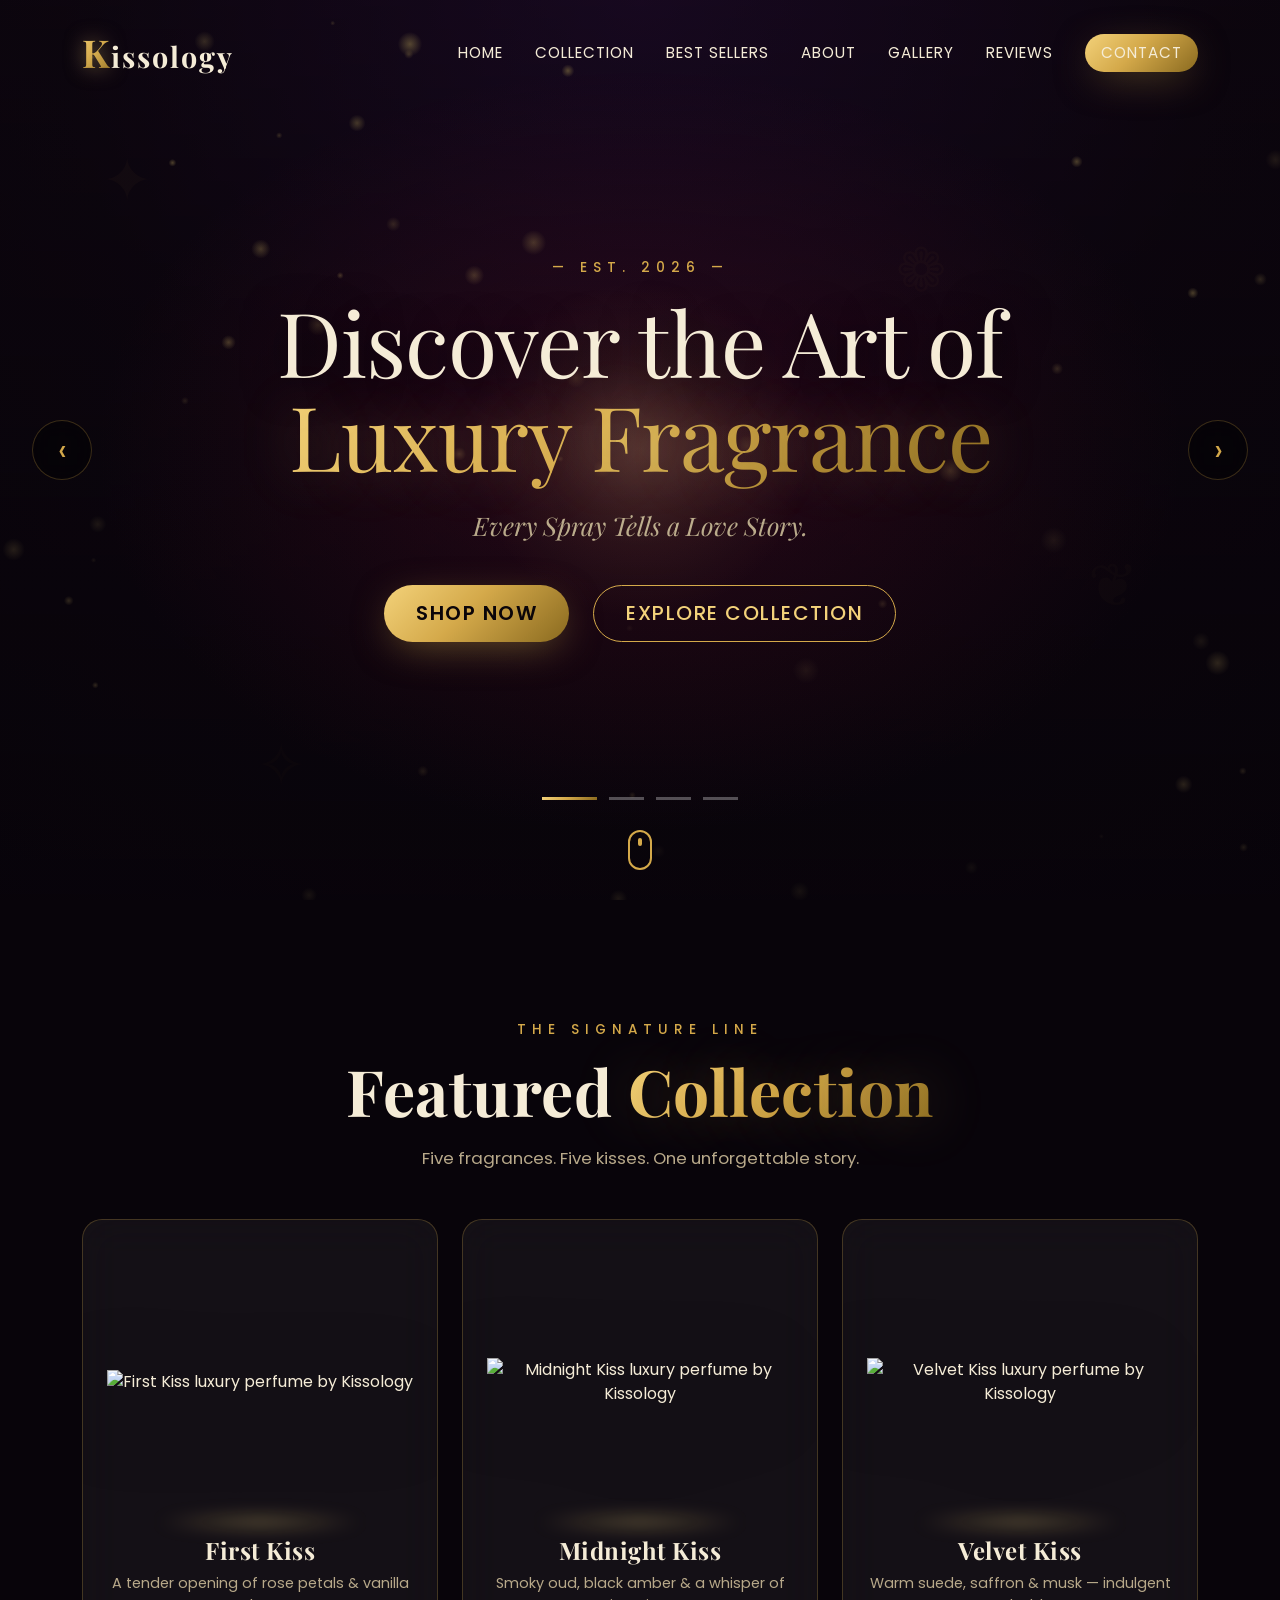
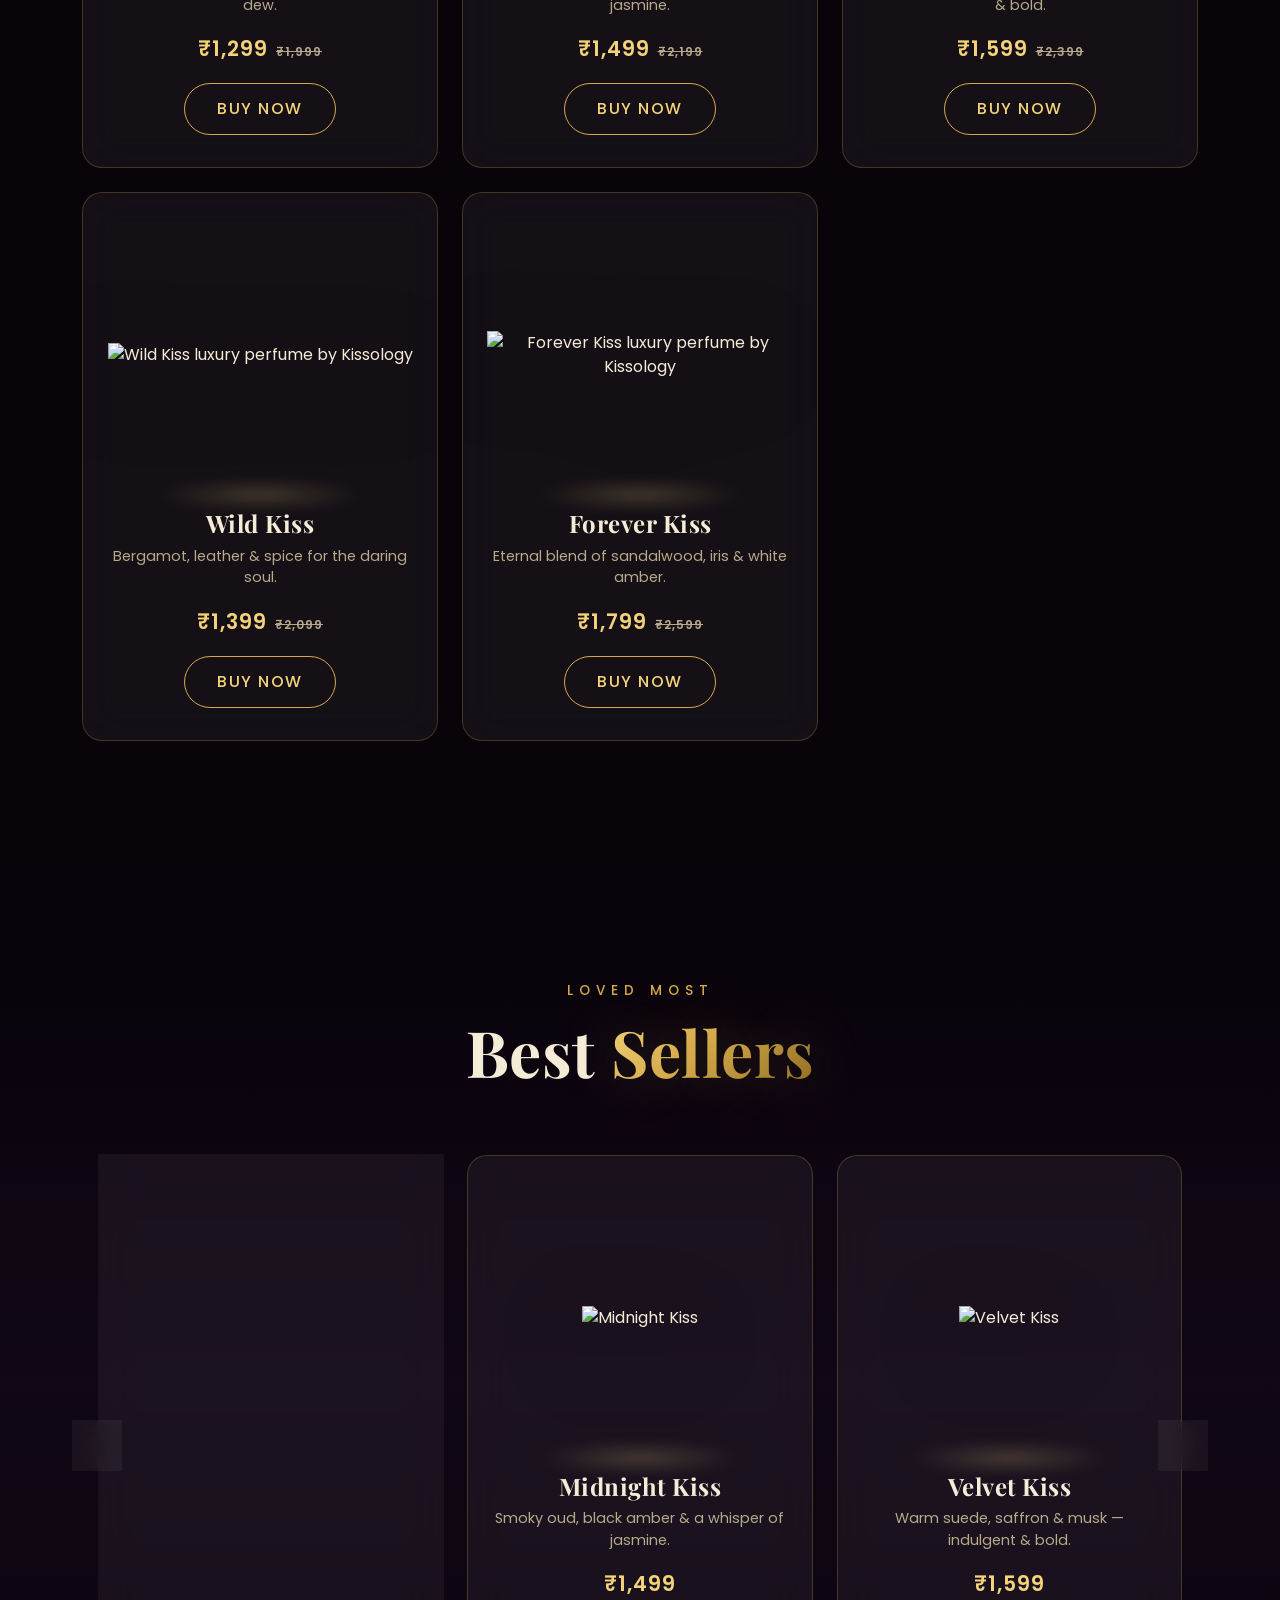
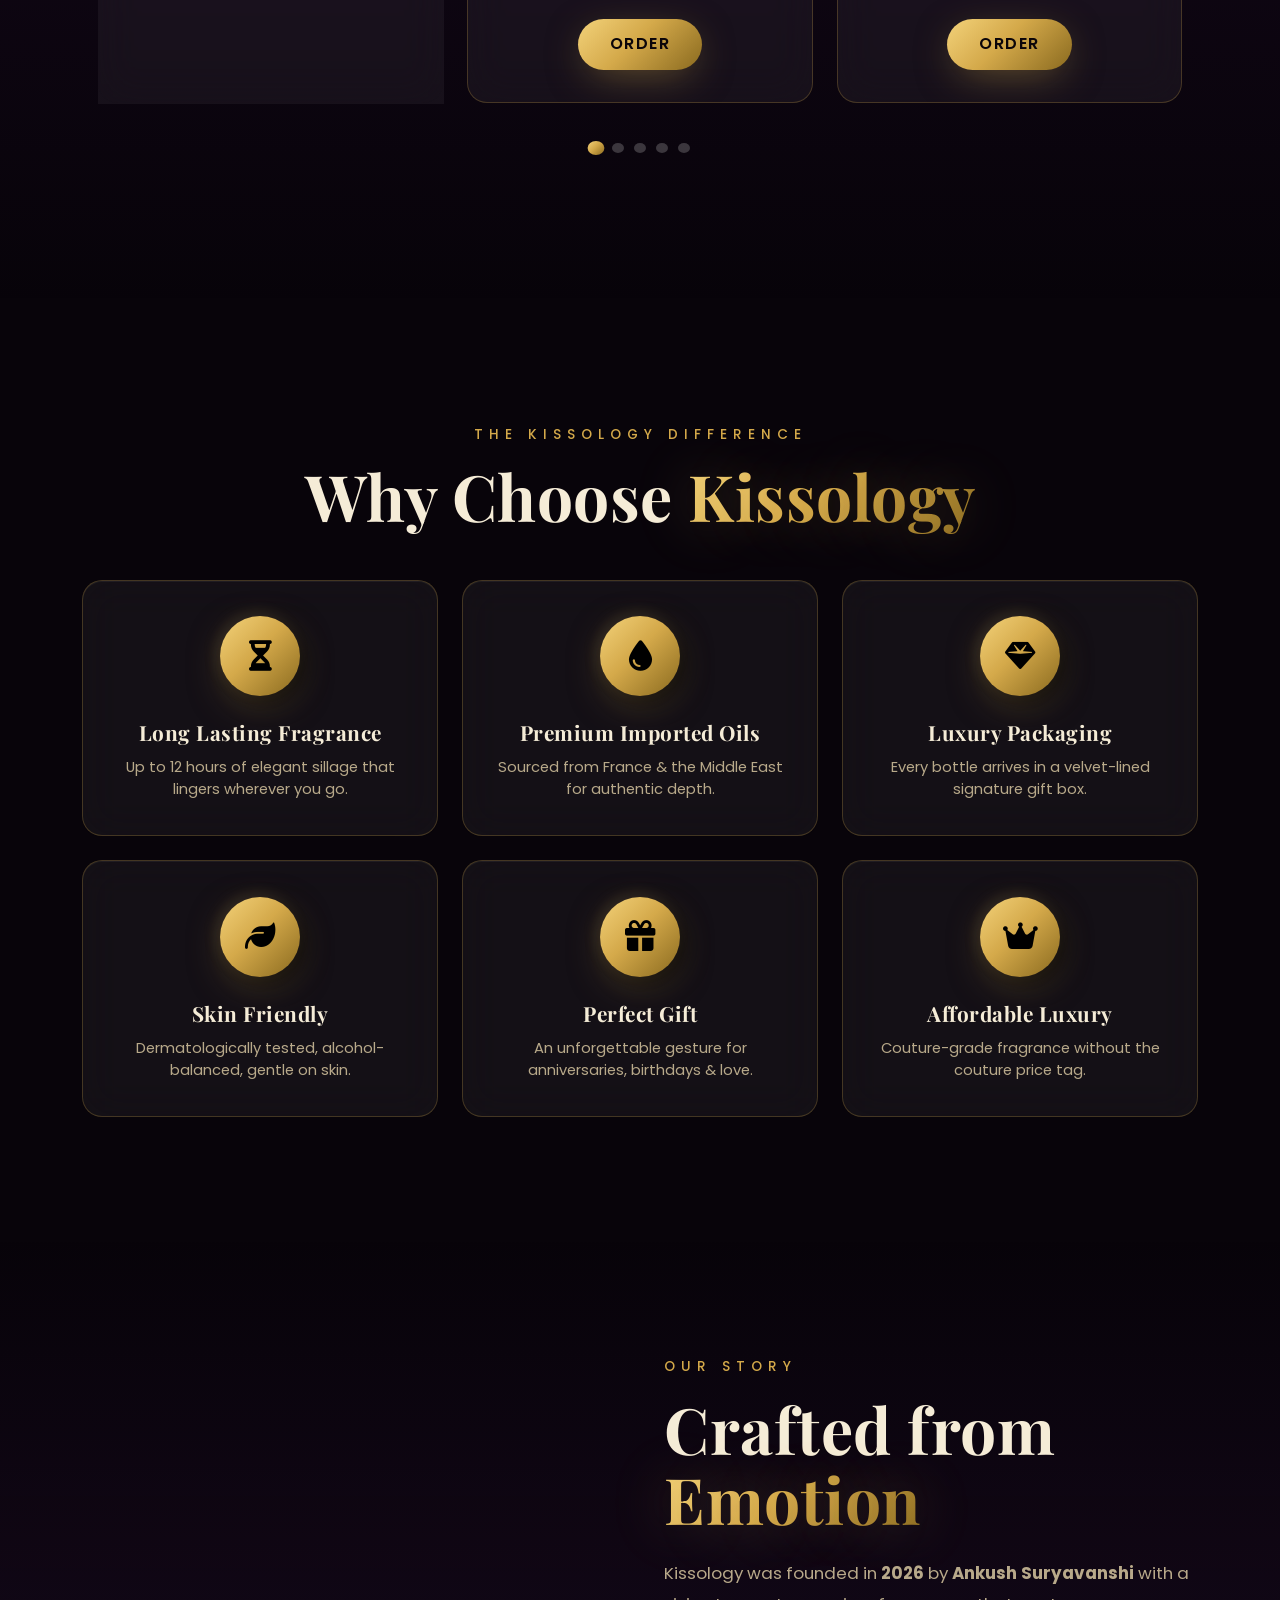
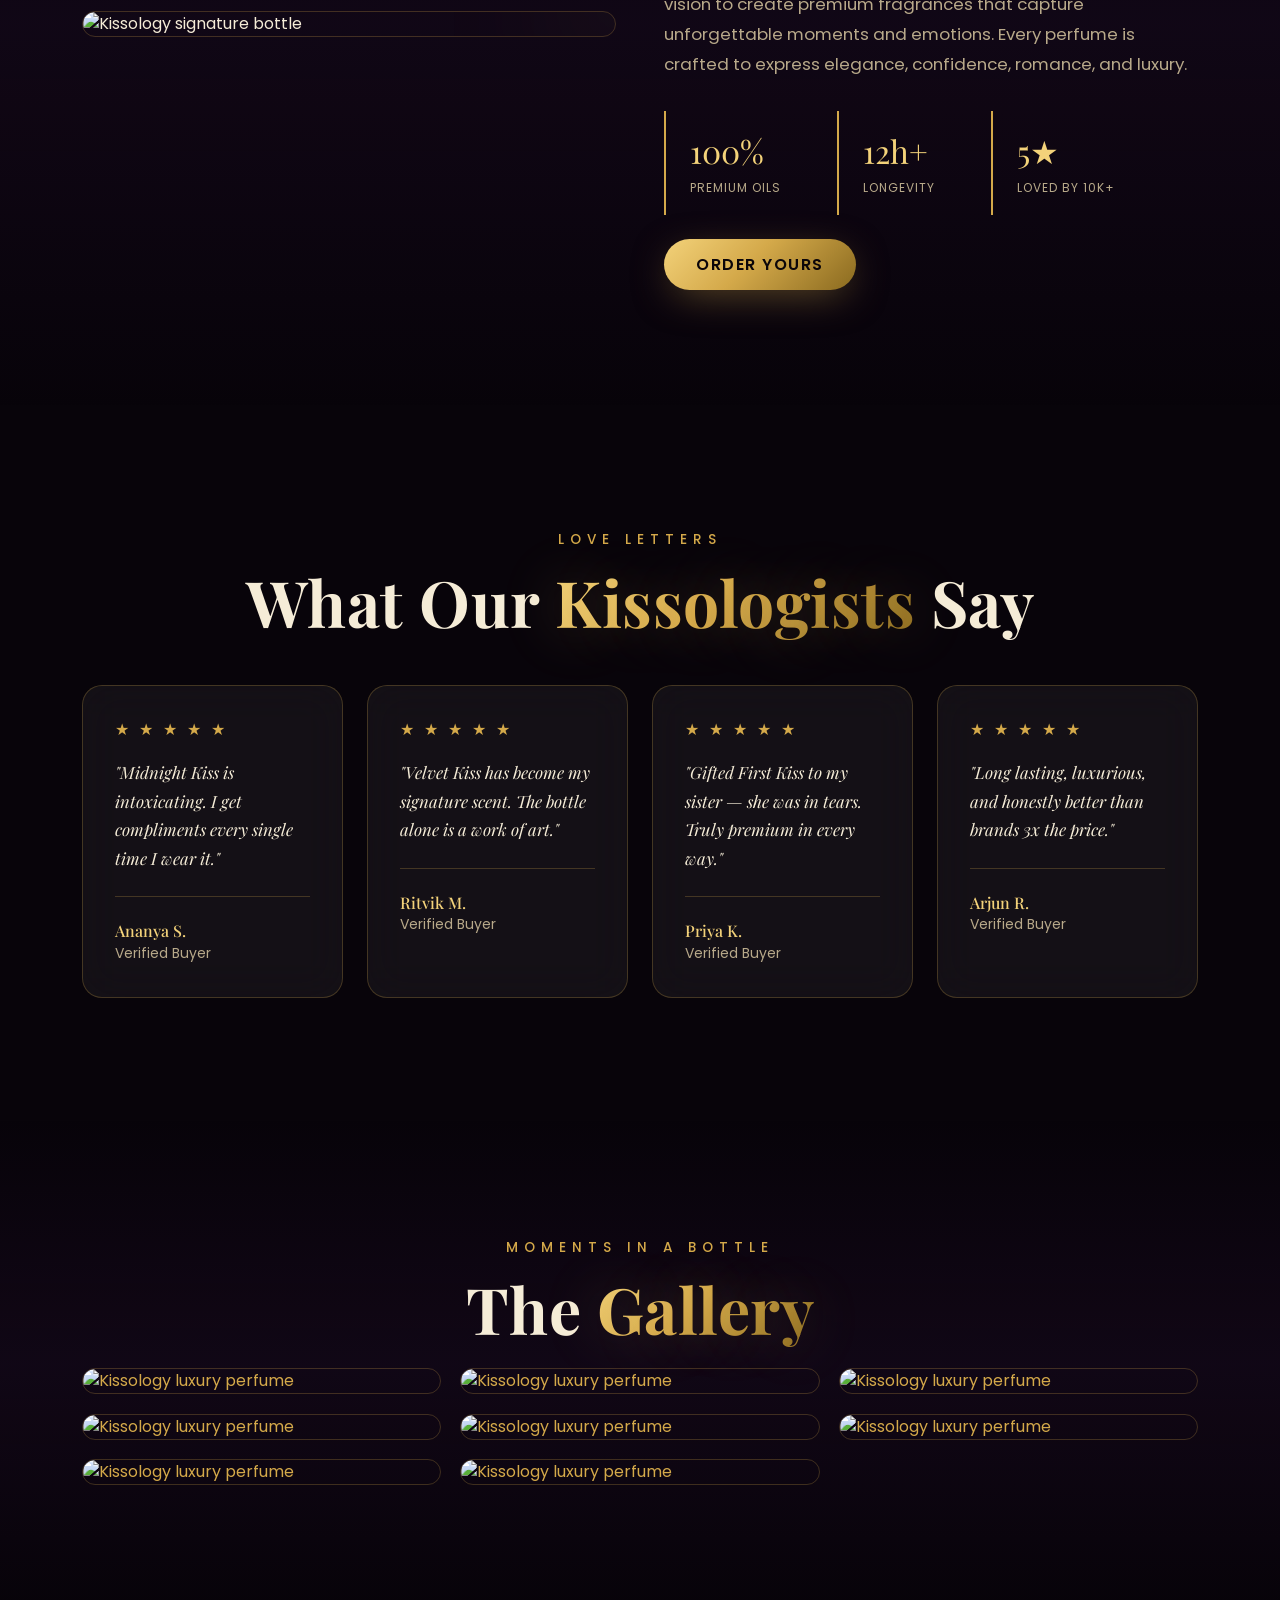
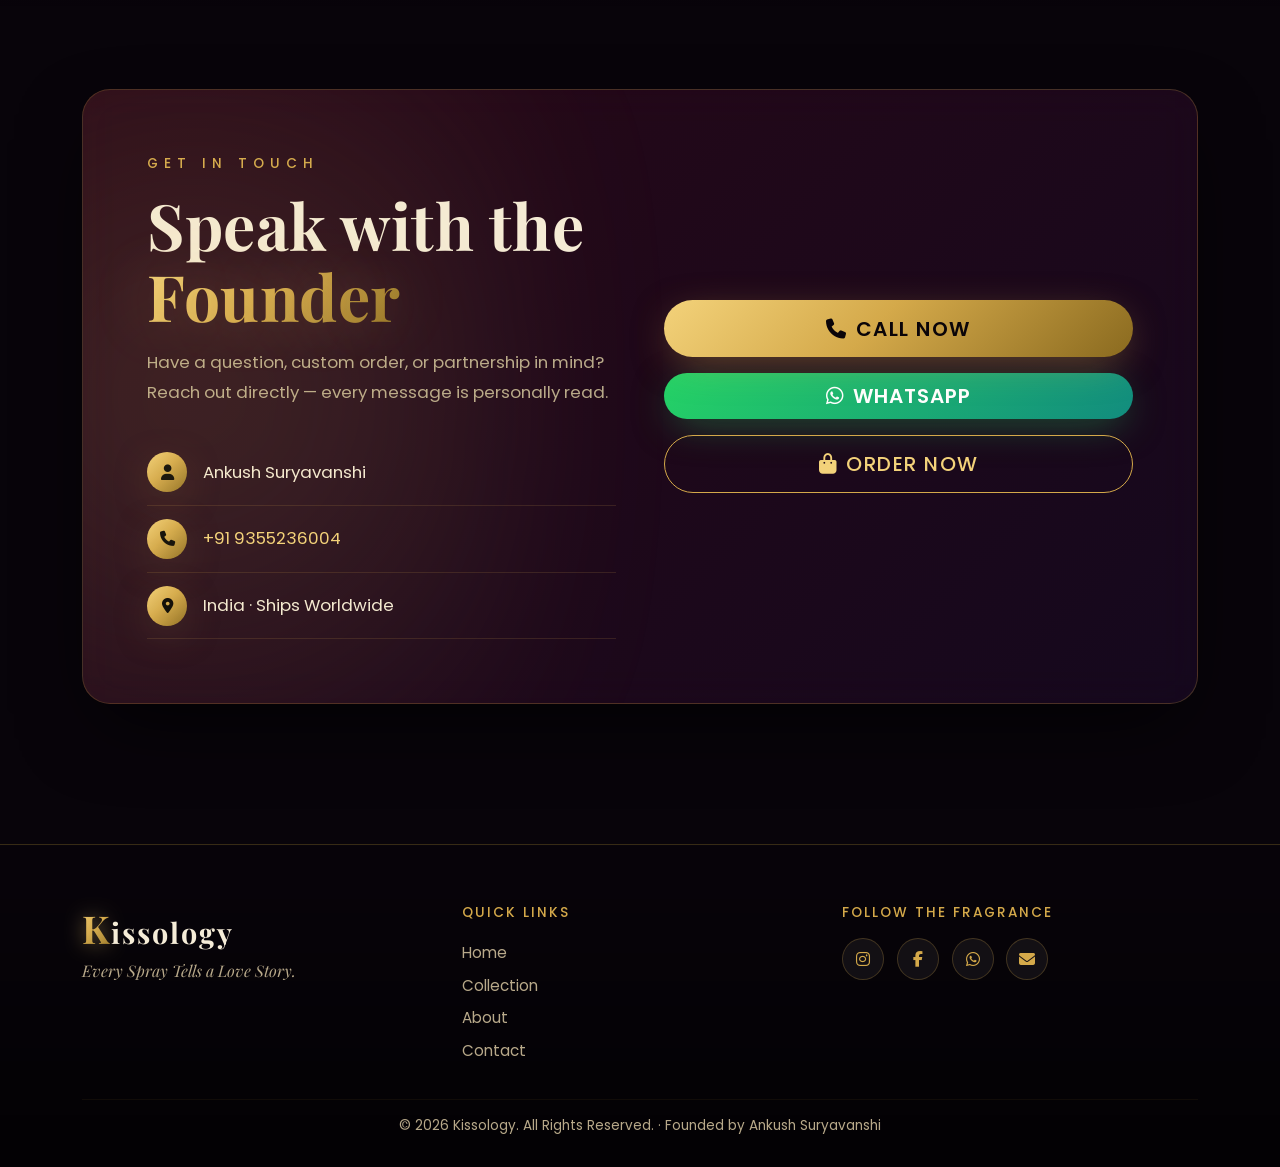
==== commit 50b45c98: "Add files via upload" ====
--- a/index.html
+++ b/index.html
@@ -1,378 +1,259 @@
 <!DOCTYPE html>
 <html lang="en">
 <head>
-<meta charset="UTF-8">
-<meta name="viewport" content="width=device-width, initial-scale=1.0">
-<title>Kissology — Perfume by Kissology</title>
-<link rel="preconnect" href="https://fonts.googleapis.com">
-<link rel="preconnect" href="https://fonts.gstatic.com" crossorigin>
-<link href="https://fonts.googleapis.com/css2?family=Playfair+Display:ital,wght@0,400;0,500;0,600;1,500&family=Dancing+Script:wght@600;700&family=Jost:wght@300;400;500&display=swap" rel="stylesheet">
-<style>
-  :root{
-    --wine: #3B0A1A;
-    --wine-soft: #4A1424;
-    --crimson: #A5324A;
-    --blush: #E8B4BC;
-    --cream: #F8EEE6;
-    --charcoal: #241A1D;
-    --gold: #C9A15A;
-    --line: rgba(201,161,90,0.3);
-  }
-  *{margin:0;padding:0;box-sizing:border-box;}
-  html{scroll-behavior:smooth;}
-  body{background:var(--cream);color:var(--charcoal);font-family:'Jost',sans-serif;font-weight:300;overflow-x:hidden;}
-  h1,h2,h3,.serif{font-family:'Playfair Display',serif;font-weight:500;}
-  .script{font-family:'Dancing Script',cursive;}
-  a{color:inherit;text-decoration:none;}
-  .eyebrow{font-size:0.72rem;letter-spacing:0.35em;text-transform:uppercase;color:var(--crimson);display:inline-block;}
-
-  /* NAV */
-  nav{position:fixed;top:0;left:0;right:0;z-index:100;display:flex;justify-content:space-between;align-items:center;
-      padding:1.4rem 6vw;background:rgba(248,238,230,0.92);backdrop-filter:blur(6px);border-bottom:1px solid var(--line);}
-  nav .brand{font-family:'Dancing Script',cursive;font-size:2rem;color:var(--wine);}
-  nav ul{display:flex;gap:2.4rem;list-style:none;}
-  nav ul li a{font-size:0.75rem;letter-spacing:0.15em;text-transform:uppercase;color:var(--charcoal);opacity:0.75;
-              padding-bottom:4px;border-bottom:1px solid transparent;transition:all 0.3s ease;}
-  nav ul li a:hover{opacity:1;color:var(--crimson);border-color:var(--crimson);}
-  .nav-toggle{display:none;background:none;border:none;color:var(--wine);font-size:1.4rem;cursor:pointer;}
-  @media (max-width:780px){
-    nav ul{position:fixed;top:0;right:-100%;height:100vh;width:70%;background:var(--cream);flex-direction:column;
-           justify-content:center;align-items:flex-start;padding:2rem 2.5rem;gap:2rem;transition:right 0.4s ease;
-           box-shadow:-10px 0 30px rgba(0,0,0,0.15);}
-    nav ul.open{right:0;}
-    .nav-toggle{display:block;}
-  }
-
-  /* HERO */
-  .hero{position:relative;min-height:100vh;display:flex;align-items:center;justify-content:center;padding:8rem 6vw 4rem;
-        background:radial-gradient(ellipse at 20% 15%, rgba(165,50,74,0.10), transparent 55%),
-                   radial-gradient(ellipse at 80% 85%, rgba(59,10,26,0.12), transparent 60%), var(--cream);}
-  .hero-inner{display:grid;grid-template-columns:1.05fr 0.95fr;gap:4rem;align-items:center;max-width:1180px;width:100%;}
-  .hero-text .eyebrow{margin-bottom:1.3rem;}
-  .hero-text h1{font-family:'Dancing Script',cursive;font-size:clamp(3.6rem,9vw,7rem);line-height:0.95;color:var(--wine);margin-bottom:1rem;}
-  .hero-text p.tagline{font-size:1.15rem;font-style:italic;font-family:'Playfair Display',serif;color:var(--crimson);
-                        max-width:32ch;margin-bottom:2.2rem;line-height:1.5;}
-  .cta-row{display:flex;gap:1.1rem;flex-wrap:wrap;}
-  .btn{padding:0.95rem 2rem;font-size:0.76rem;letter-spacing:0.16em;text-transform:uppercase;border-radius:30px;
-       cursor:pointer;transition:all 0.35s ease;display:inline-block;}
-  .btn-primary{background:var(--crimson);color:var(--cream);border:1px solid var(--crimson);}
-  .btn-primary:hover{background:var(--wine);border-color:var(--wine);transform:translateY(-2px);}
-  .btn-ghost{border:1px solid var(--wine);color:var(--wine);}
-  .btn-ghost:hover{background:var(--wine);color:var(--cream);}
-
-  .kiss-wrap{position:relative;width:100%;max-width:380px;aspect-ratio:2/3;margin:0 auto;}
-  .slide{position:absolute;inset:0;opacity:0;transition:opacity 1.4s ease;display:flex;align-items:center;justify-content:center;}
-  .slide.active{opacity:1;}
-  .slide img{width:100%;height:100%;object-fit:cover;border-radius:10px;
-             box-shadow:0 30px 60px rgba(59,10,26,0.4), 0 0 0 1px rgba(201,161,90,0.25);}
-  .slide-01 img{filter:hue-rotate(340deg) saturate(1.3) brightness(1.02) contrast(1.05);}
-  .slide-02 img{filter:hue-rotate(0deg) saturate(1.6) brightness(0.55) contrast(1.25);}
-  .slide-03 img{filter:hue-rotate(300deg) saturate(1.5) brightness(0.85) contrast(1.1);}
-  .slide-04 img{filter:hue-rotate(260deg) saturate(1.8) brightness(0.8) contrast(1.15);}
-  .slide-05 img{filter:hue-rotate(35deg) saturate(1.4) brightness(1.05) contrast(1.05);}
-  .slide .bottle-label{font-size:2.1rem;top:54%;}
-  .slide .coll-name{position:absolute;bottom:22px;left:50%;transform:translateX(-50%);
-             font-size:0.68rem;letter-spacing:0.3em;text-transform:uppercase;color:var(--cream);
-             background:rgba(59,10,26,0.55);padding:0.4rem 1rem;border-radius:20px;
-             border:1px solid rgba(201,161,90,0.4);white-space:nowrap;}
-  .slide-dots{position:absolute;bottom:-2.6rem;left:50%;transform:translateX(-50%);display:flex;gap:0.5rem;}
-  .slide-dots span{width:7px;height:7px;border-radius:50%;background:rgba(59,10,26,0.25);cursor:pointer;transition:all 0.3s ease;}
-  .slide-dots span.active{background:var(--crimson);width:20px;border-radius:4px;}
-  .sparkle{position:absolute;pointer-events:none;opacity:0.7;animation:twinkle 3s ease-in-out infinite;}
-  @keyframes twinkle{0%,100%{opacity:0.2;transform:scale(0.8);}50%{opacity:0.9;transform:scale(1.15);}}
-
-  /* MARQUEE */
-  .marquee-strip{background:var(--wine);border-top:1px solid var(--line);border-bottom:1px solid var(--line);
-                  overflow:hidden;padding:0.9rem 0;}
-  .marquee-track{display:flex;white-space:nowrap;animation:scrollMarquee 26s linear infinite;width:max-content;}
-  .marquee-track span{font-family:'Playfair Display',serif;font-style:italic;font-size:1rem;color:var(--gold);
-                       letter-spacing:0.08em;padding:0 2.5rem;display:inline-flex;align-items:center;gap:2.5rem;}
-  .marquee-track span::after{content:'✦';color:var(--blush);font-size:0.8rem;}
-  @keyframes scrollMarquee{from{transform:translateX(0);}to{transform:translateX(-50%);}}
-  .coll-card .product-shot{position:relative;}
-  .coll-card .bottle-label{font-size:1.15rem;top:56%;}
-  .float{animation:floaty 5s ease-in-out infinite;}
-  @keyframes floaty{0%,100%{transform:translateY(0);}50%{transform:translateY(-14px);}}
-
-  .scroll-cue{position:absolute;bottom:2rem;left:50%;transform:translateX(-50%);font-size:0.65rem;
-              letter-spacing:0.3em;text-transform:uppercase;color:var(--crimson);opacity:0.7;
-              display:flex;flex-direction:column;align-items:center;gap:0.5rem;}
-  .scroll-cue .line{width:1px;height:30px;background:linear-gradient(var(--crimson),transparent);animation:pulse 2s ease-in-out infinite;}
-  @keyframes pulse{0%,100%{opacity:0.3;}50%{opacity:1;}}
-
-  section{padding:7rem 6vw;position:relative;}
-  .section-inner{max-width:1180px;margin:0 auto;}
-  .reveal{opacity:0;transform:translateY(26px);transition:opacity 0.8s ease, transform 0.8s ease;}
-  .reveal.in{opacity:1;transform:translateY(0);}
-
-  /* COLLECTIONS */
-  #collections{background:var(--wine);color:var(--cream);}
-  #collections .section-head{text-align:center;max-width:640px;margin:0 auto 4rem;}
-  #collections .section-head .eyebrow{color:var(--gold);}
-  #collections .section-head h2{font-size:clamp(2.2rem,4vw,3rem);margin-top:0.8rem;margin-bottom:1rem;color:var(--cream);}
-  #collections .section-head p{color:rgba(248,238,230,0.75);line-height:1.7;}
-
-  .coll-grid{display:grid;grid-template-columns:repeat(3,1fr);gap:1.8rem;}
-  .coll-card{background:var(--wine-soft);border:1px solid rgba(201,161,90,0.25);border-radius:8px;
-             padding:1.8rem 1.8rem 2.2rem;transition:transform 0.4s ease, border-color 0.4s ease;}
-  .coll-card:hover{transform:translateY(-8px);border-color:var(--gold);}
-  .coll-card .product-shot{width:100%;height:190px;overflow:hidden;display:flex;align-items:center;justify-content:center;
-             margin-bottom:1.3rem;border-radius:6px;background:rgba(0,0,0,0.15);}
-  .coll-card .product-shot img{width:100%;height:100%;object-fit:cover;object-position:center 30%;
-             filter:drop-shadow(0 10px 16px rgba(0,0,0,0.35));}
-  .tint-01 img{filter:hue-rotate(340deg) saturate(1.3) brightness(1.02) contrast(1.05);}
-  .tint-02 img{filter:hue-rotate(0deg) saturate(1.6) brightness(0.55) contrast(1.25);}
-  .tint-03 img{filter:hue-rotate(300deg) saturate(1.5) brightness(0.85) contrast(1.1);}
-  .tint-04 img{filter:hue-rotate(260deg) saturate(1.8) brightness(0.8) contrast(1.15);}
-  .tint-05 img{filter:hue-rotate(35deg) saturate(1.4) brightness(1.05) contrast(1.05);}
-  .coll-card .mark{width:44px;height:44px;margin-bottom:1.2rem;display:none;}
-  .coll-card h3{font-size:1.5rem;color:var(--cream);margin-bottom:0.5rem;}
-  .coll-card .fam{font-size:0.7rem;letter-spacing:0.15em;text-transform:uppercase;color:var(--gold);margin-bottom:0.9rem;display:block;}
-  .coll-card p.desc{font-size:0.9rem;color:rgba(248,238,230,0.7);line-height:1.6;margin-bottom:1.2rem;}
-  .coll-card .price{font-family:'Playfair Display',serif;font-size:1.1rem;color:var(--blush);}
-  .coll-card .order-link{display:inline-block;margin-top:0.9rem;font-size:0.7rem;letter-spacing:0.12em;
-                          text-transform:uppercase;color:var(--gold);border-bottom:1px solid var(--gold);padding-bottom:2px;}
-  .coll-card .order-link:hover{color:var(--cream);border-color:var(--cream);}
-  .coll-card.full{grid-column:span 3;display:grid;grid-template-columns:auto 1fr auto;align-items:center;gap:1.5rem;}
-  @media (max-width:900px){
-    .coll-grid{grid-template-columns:1fr;}
-    .coll-card.full{grid-template-columns:1fr;text-align:center;}
-  }
-
-  /* ABOUT */
-  #about .about-grid{display:grid;grid-template-columns:0.9fr 1.1fr;gap:4rem;align-items:start;}
-  #about h2{font-size:clamp(2.2rem,4vw,3rem);color:var(--wine);margin-bottom:1.4rem;}
-  #about p{line-height:1.9;color:rgba(36,26,29,0.8);margin-bottom:1.1rem;max-width:56ch;}
-  .stat-row{display:flex;gap:3rem;margin-top:2.2rem;flex-wrap:wrap;}
-  .stat h3{font-family:'Playfair Display',serif;font-size:2.2rem;color:var(--crimson);}
-  .stat span{font-size:0.7rem;letter-spacing:0.16em;text-transform:uppercase;color:var(--wine);opacity:0.7;}
-
-  /* CONTACT */
-  #contact{background:var(--blush);}
-  #contact .contact-inner{text-align:center;max-width:640px;margin:0 auto;}
-  #contact h2{font-size:clamp(2.2rem,4vw,3rem);color:var(--wine);margin-bottom:1rem;}
-  #contact p{color:rgba(36,26,29,0.75);line-height:1.7;margin-bottom:2.2rem;}
-  .contact-buttons{display:flex;gap:1rem;justify-content:center;flex-wrap:wrap;}
-  .btn-wa{background:#25D366;color:#fff;border:1px solid #25D366;}
-  .btn-wa:hover{background:#1DA851;border-color:#1DA851;}
-
-  footer{padding:2.4rem 6vw;text-align:center;background:var(--wine);color:rgba(248,238,230,0.55);
-         font-size:0.72rem;letter-spacing:0.1em;}
-  footer .script{color:var(--gold);font-size:1.2rem;display:block;margin-bottom:0.5rem;}
-
-  @media (prefers-reduced-motion: reduce){*{animation:none !important;transition:none !important;}}
-</style>
+  <meta charset="UTF-8" />
+  <meta name="viewport" content="width=device-width, initial-scale=1.0" />
+  <title>Kissology — The Art of Luxury Fragrance</title>
+  <meta name="description" content="Kissology — premium luxury perfumes crafted to capture love, elegance, and unforgettable moments. Founded by Ankush Suryavanshi, 2026." />
+  <meta name="keywords" content="Kissology, luxury perfume, premium fragrance, Ankush Suryavanshi, First Kiss, Midnight Kiss" />
+  <meta name="author" content="Ankush Suryavanshi" />
+  <meta property="og:title" content="Kissology — The Art of Luxury Fragrance" />
+  <meta property="og:description" content="Every Spray Tells a Love Story." />
+  <meta property="og:type" content="website" />
+  <meta name="twitter:card" content="summary_large_image" />
+
+  <link rel="preconnect" href="https://fonts.googleapis.com">
+  <link rel="preconnect" href="https://fonts.gstatic.com" crossorigin>
+  <link href="https://fonts.googleapis.com/css2?family=Playfair+Display:ital,wght@0,400;0,600;0,700;0,900;1,400&family=Poppins:wght@300;400;500;600&display=swap" rel="stylesheet">
+
+  <link href="https://cdn.jsdelivr.net/npm/bootstrap@5.3.3/dist/css/bootstrap.min.css" rel="stylesheet">
+  <link rel="stylesheet" href="https://cdnjs.cloudflare.com/ajax/libs/font-awesome/6.5.2/css/all.min.css">
+  <link rel="stylesheet" href="https://cdn.jsdelivr.net/npm/glightbox/dist/css/glightbox.min.css">
+  <link rel="stylesheet" href="style.css">
 </head>
 <body>
 
-<nav id="navbar">
-  <a href="#" class="brand">Kissology</a>
-  <button class="nav-toggle" id="navToggle" aria-label="Toggle menu">☰</button>
-  <ul id="navMenu">
-    <li><a href="#collections">Collections</a></li>
-    <li><a href="#about">About</a></li>
-    <li><a href="#contact">Order</a></li>
-  </ul>
+<!-- Cursor Glow -->
+<div class="cursor-glow" id="cursorGlow"></div>
+
+<!-- Particles Background -->
+<canvas id="particles"></canvas>
+
+<!-- Floating Bottles -->
+<div class="floating-bottles" aria-hidden="true">
+  <span class="bottle b1">✦</span>
+  <span class="bottle b2">❦</span>
+  <span class="bottle b3">✧</span>
+  <span class="bottle b4">❁</span>
+</div>
+
+<!-- Navbar -->
+<nav class="navbar navbar-expand-lg fixed-top kiss-nav" id="mainNav">
+  <div class="container">
+    <a class="navbar-brand brand-logo" href="#home">
+      <span class="logo-mark">K</span>issology
+    </a>
+    <button class="navbar-toggler" type="button" data-bs-toggle="collapse" data-bs-target="#navContent">
+      <span class="navbar-toggler-icon"></span>
+    </button>
+    <div class="collapse navbar-collapse" id="navContent">
+      <ul class="navbar-nav ms-auto align-items-lg-center">
+        <li class="nav-item"><a class="nav-link" href="#home">Home</a></li>
+        <li class="nav-item"><a class="nav-link" href="#collection">Collection</a></li>
+        <li class="nav-item"><a class="nav-link" href="#bestsellers">Best Sellers</a></li>
+        <li class="nav-item"><a class="nav-link" href="#about">About</a></li>
+        <li class="nav-item"><a class="nav-link" href="#gallery">Gallery</a></li>
+        <li class="nav-item"><a class="nav-link" href="#reviews">Reviews</a></li>
+        <li class="nav-item"><a class="nav-link btn-gold ms-lg-3" href="#contact">Contact</a></li>
+      </ul>
+    </div>
+  </div>
 </nav>
 
-<section class="hero" id="home">
-  <div class="hero-inner">
-    <div class="hero-text">
-      <span class="eyebrow">Perfume · Est. 2026</span>
-      <h1>Kissology</h1>
-      <p class="tagline">The science of a scent you can't forget.</p>
-      <div class="cta-row">
-        <a href="#collections" class="btn btn-primary">Explore Collections</a>
-        <a href="#contact" class="btn btn-ghost">Order Now</a>
-      </div>
-    </div>
-    <div class="kiss-wrap">
-      <div class="slide slide-01 active" data-slide="1">
-        <img src="[data-uri]" alt="Kissology First Kiss perfume bottle">
-        <span class="bottle-label">Kissology</span>
-        <span class="coll-name">First Kiss</span>
-      </div>
-      <div class="slide slide-02" data-slide="2">
-        <img src="[data-uri]" alt="Kissology Midnight Kiss perfume bottle">
-        <span class="bottle-label">Kissology</span>
-        <span class="coll-name">Midnight Kiss</span>
-      </div>
-      <div class="slide slide-03" data-slide="3">
-        <img src="[data-uri]